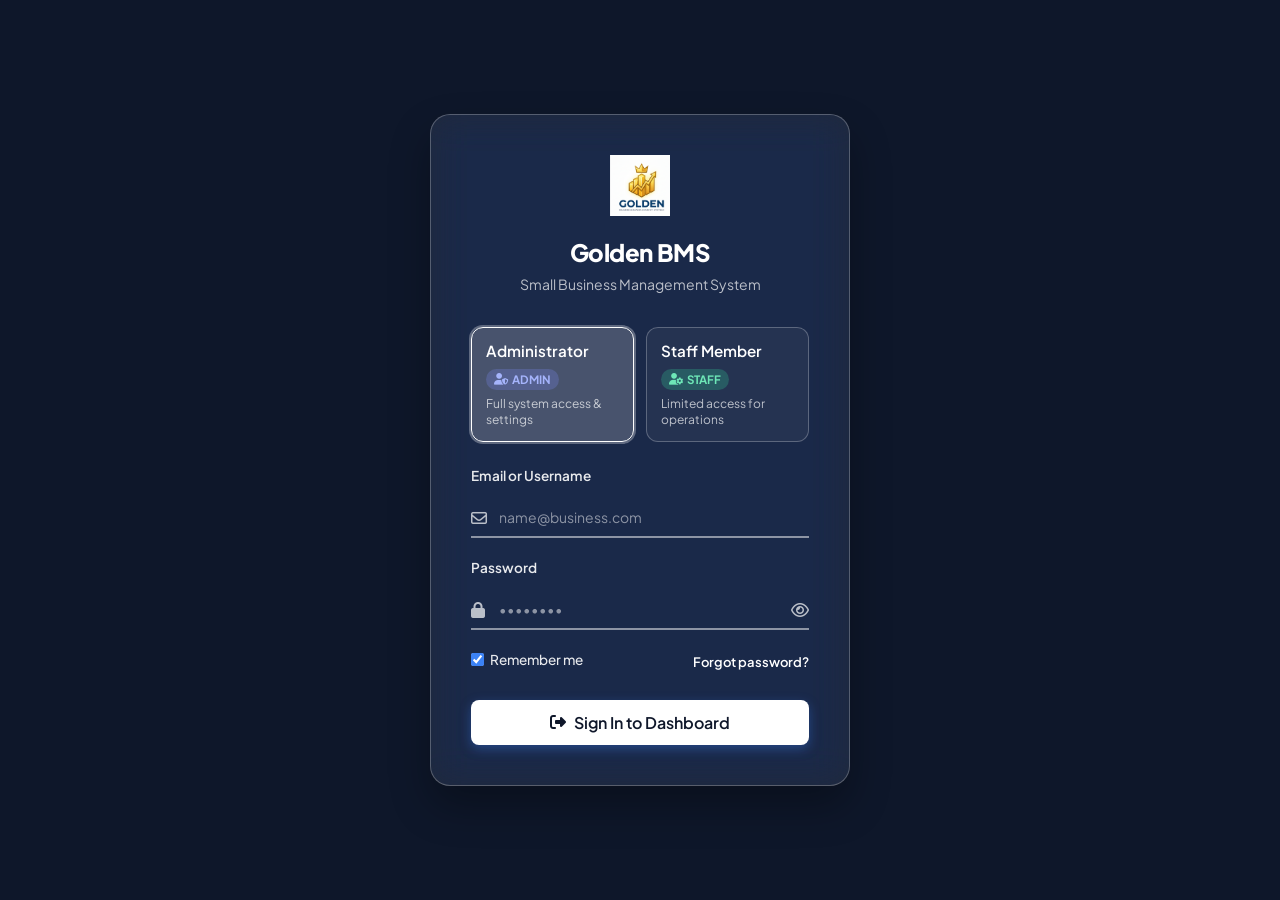
==== index.html @ 088aff64 "change the image" ====
<!DOCTYPE html>
<html lang="en" data-theme="light">
<head>
  <meta charset="UTF-8">
  <meta name="viewport" content="width=device-width, initial-scale=1.0">
  <title>Login - Golden Business Management System</title>
  <meta charset="UTF-8">
  <meta name="viewport" content="width=device-width, initial-scale=1.0">
  <title>Golden - Business Management System</title>

  <!-- URL Tab Favicon Logo -->
  <link rel="icon" type="image/png" href="./logo.png">

  
  <link rel="stylesheet" href="css/style.css">
  <link rel="stylesheet" href="css/responsive.css">
  <!-- FontAwesome Icons -->
  <link rel="stylesheet" href="https://cdnjs.cloudflare.com/ajax/libs/font-awesome/6.4.0/css/all.min.css">
  <!-- Core Styles -->
  <link rel="stylesheet" href="css/style.css">
  
  <style>
    body.login-page, .login-wrapper, .auth-container, .auth-wrapper {
      min-height: 100vh;
      display: flex;
      align-items: center;
      justify-content: center;
      background-color: #0f172a;
      background-image: url('Back.png'), url('../Back.png'), url('/Back.png');
      background-size: cover;
      background-position: center;
      background-repeat: no-repeat;
      background-attachment: fixed;
      padding: 1.5rem;
      position: relative;
      overflow: hidden;
    }

    .login-wrapper::before, body.login-page::before, .auth-container::before, .auth-wrapper::before {
      content: '';
      position: absolute;
      inset: 0;
      background: rgba(15, 23, 42, 0.45);
      z-index: 1;
    }

    .login-card {
      background: rgba(255, 255, 255, 0.08) !important;
      backdrop-filter: blur(18px) saturate(180%);
      -webkit-backdrop-filter: blur(18px) saturate(180%);
      border: 1px solid rgba(255, 255, 255, 0.25) !important;
      border-radius: 20px !important;
      box-shadow: 0 20px 40px rgba(0, 0, 0, 0.3) !important;
      z-index: 2;
      position: relative;
      width: 90%;
      max-width: 420px;
      padding: 2.5rem;
      box-sizing: border-box;
      overflow: hidden;
      color: #ffffff;
      animation: fadeInScale 0.4s cubic-bezier(0.16, 1, 0.3, 1);
    }

    .login-brand {
      text-align: center;
      margin-bottom: 2rem;
    }

    .login-logo {
      width: 60px;
      height: auto;
      object-fit: contain;
      margin-bottom: 0.75rem;
      display: inline-block;
    }

    .login-title {
      font-size: 1.5rem;
      font-weight: 800;
      letter-spacing: -0.02em;
      color: #ffffff;
    }

    .login-subtitle {
      font-size: 0.875rem;
      color: rgba(255, 255, 255, 0.7);
      margin-top: 0.25rem;
    }

    .login-form label, #login-form label {
      color: rgba(255, 255, 255, 0.9);
      font-size: 0.85rem;
      font-weight: 600;
      margin-bottom: 0.35rem;
      display: block;
    }

    .input-icon-group {
      position: relative;
      display: flex;
      align-items: center;
    }

    .input-icon-group i.fa-regular,
    .input-icon-group i.fa-solid {
      position: absolute;
      left: 0;
      color: rgba(255, 255, 255, 0.7);
    }

    .input-icon-group i.password-toggle {
      left: auto;
      right: 0;
      cursor: pointer;
    }

    .form-control, #login-form .form-control {
      border: none !important;
      border-bottom: 2px solid rgba(255, 255, 255, 0.5) !important;
      background: transparent !important;
      color: #ffffff !important;
      border-radius: 0 !important;
      padding: 0.625rem 2rem 0.625rem 1.75rem !important;
      width: 100%;
      box-sizing: border-box;
      transition: border-color 0.2s ease;
    }

    .form-control:focus, #login-form .form-control:focus {
      border-bottom-color: #ffffff !important;
      box-shadow: none !important;
    }

    .form-control::placeholder, #login-form .form-control::placeholder {
      color: rgba(255, 255, 255, 0.5) !important;
    }

    .login-footer-links {
      display: flex;
      align-items: center;
      justify-content: space-between;
      margin-top: 1rem;
      font-size: 0.8125rem;
      color: rgba(255, 255, 255, 0.85);
    }

    .login-footer-links a {
      color: #ffffff !important;
    }

    #login-form button[type="submit"], .btn-login-submit {
      background: #ffffff !important;
      color: #0f172a !important;
      border-radius: 8px !important;
      font-weight: 600 !important;
      border: none !important;
      padding: 0.75rem 1.25rem;
      transition: transform 0.15s ease, background 0.15s ease;
    }

    #login-form button[type="submit"]:hover, .btn-login-submit:hover {
      background: rgba(255, 255, 255, 0.9) !important;
      transform: translateY(-1px);
    }

    .role-cards-container, .role-selector-container, .role-options, .demo-login-grid {
      display: grid;
      grid-template-columns: repeat(2, minmax(0, 1fr));
      gap: 12px;
      width: 100%;
      box-sizing: border-box;
      margin-bottom: 1.5rem;
    }

    .role-card, .demo-card {
      display: flex;
      flex-direction: column;
      align-items: flex-start;
      padding: 12px 14px;
      gap: 6px;
      min-width: 0;
      box-sizing: border-box;
      width: 100%;
      border: 1px solid rgba(255, 255, 255, 0.25);
      border-radius: 12px;
      background: rgba(255, 255, 255, 0.05);
      cursor: pointer;
      transition: all 0.2s ease;
      user-select: none;
      color: #ffffff;
    }

    .role-card:hover, .demo-card:hover {
      border-color: rgba(255, 255, 255, 0.5);
      background: rgba(255, 255, 255, 0.12);
    }

    .role-card.active, .demo-card.active {
      border-color: #ffffff;
      background: rgba(255, 255, 255, 0.2);
      box-shadow: 0 0 0 2px rgba(255, 255, 255, 0.3);
    }

    .role-title, .demo-card-title {
      font-size: 0.95rem;
      font-weight: 600;
      margin: 0;
      white-space: nowrap;
      color: #ffffff;
    }

    .role-badge-wrapper {
      display: flex;
      align-items: center;
    }

    .role-badge, .demo-badge {
      display: inline-flex;
      align-items: center;
      gap: 4px;
      font-size: 0.72rem;
      padding: 2px 8px;
      border-radius: 12px;
      font-weight: 700;
      text-transform: uppercase;
      white-space: nowrap;
    }

    .badge-admin, .demo-badge-admin {
      background: rgba(129, 140, 248, 0.25);
      color: #a5b4fc;
    }

    .badge-staff, .demo-badge-staff {
      background: rgba(52, 211, 153, 0.25);
      color: #6ee7b7;
    }

    .role-desc, .demo-card-desc {
      font-size: 0.75rem;
      line-height: 1.35;
      color: rgba(255, 255, 255, 0.7);
      margin: 0;
      word-break: normal;
      overflow-wrap: break-word;
    }

    @media (max-width: 480px) {
      .login-card {
        padding: 1.5rem 1.25rem;
      }
      .demo-login-grid {
        grid-template-columns: 1fr;
        gap: 0.5rem;
      }
      .demo-card {
        padding: 0.75rem;
      }
    }

    @keyframes fadeInScale {
      from { opacity: 0; transform: scale(0.95) translateY(10px); }
      to { opacity: 1; transform: scale(1) translateY(0); }
    }
  </style>
</head>
<body>
  <div class="login-wrapper">
    <div class="login-card">
      <div class="login-brand">
        <img src="logo.png" alt="Golden Logo" class="login-logo">
        <h1 class="login-title">Golden BMS</h1>
        <p class="login-subtitle">Small Business Management System</p>
      </div>

      <!-- Demo Login Quick Select Cards -->
      <div class="role-cards-container demo-login-grid">
        <div class="role-card demo-card active" id="demo-admin-card" data-role="ADMIN" data-email="admin@Golden.com" data-password="admin123">
          <h4 class="role-title demo-card-title">Administrator</h4>
          <div class="role-badge-wrapper">
            <span class="role-badge badge-admin demo-badge demo-badge-admin"><i class="fa-solid fa-user-shield"></i> ADMIN</span>
          </div>
          <p class="role-desc demo-card-desc">Full system access & settings</p>
        </div>

        <div class="role-card demo-card" id="demo-staff-card" data-role="STAFF" data-email="staff@Golden.com" data-password="staff123">
          <h4 class="role-title demo-card-title">Staff Member</h4>
          <div class="role-badge-wrapper">
            <span class="role-badge badge-staff demo-badge demo-badge-staff"><i class="fa-solid fa-user-gear"></i> STAFF</span>
          </div>
          <p class="role-desc demo-card-desc">Limited access for operations</p>
        </div>
      </div>

      <!-- Login Form -->
      <form id="login-form">
        <div class="form-group">
          <label for="email">Email or Username</label>
          <div class="input-icon-group">
            <i class="fa-regular fa-envelope"></i>
            <input type="email" id="email" class="form-control" placeholder="name@business.com" required>
          </div>
        </div>

        <div class="form-group">
          <label for="password">Password</label>
          <div class="input-icon-group">
            <i class="fa-solid fa-lock"></i>
            <input type="password" id="password" class="form-control" placeholder="••••••••" required>
            <i class="fa-regular fa-eye password-toggle" id="toggle-password"></i>
          </div>
        </div>

        <div class="login-footer-links">
          <label style="display:flex; align-items:center; gap:0.375rem; cursor:pointer; font-weight:500;">
            <input type="checkbox" id="remember" checked style="accent-color:var(--primary);"> Remember me
          </label>
          <a href="#" onclick="showToast('Password reset link sent to demo email', 'info'); return false;" style="color:var(--primary); font-weight:600;">Forgot password?</a>
        </div>

        <button type="submit" class="btn btn-primary btn-lg" style="width:100%; margin-top:1.5rem;">
          <i class="fa-solid fa-right-from-bracket"></i> Sign In to Dashboard
        </button>
      </form>
    </div>
  </div>

  <!-- JavaScript Engines -->
  <script src="js/api.js"></script>
  <script src="js/main.js"></script>
  <script src="js/auth.js"></script>
</body>
</html>
---- css/style.css ----
/* ==========================================================================
   BIZPULSE - DESIGN TOKENS & SYSTEM BASE STYLES
   ========================================================================== */

@import url('https://fonts.googleapis.com/css2?family=Plus+Jakarta+Sans:wght@300;400;500;600;700;800&display=swap');

:root {
  /* Color Palette - Vibrant SaaS Light Mode */
  --primary: #3b82f6;
  --primary-hover: #2563eb;
  --primary-light: rgba(59, 130, 246, 0.08);
  --primary-focus: rgba(59, 130, 246, 0.25);
  
  --secondary: #8b5cf6;
  --secondary-hover: #7c3aed;
  --secondary-light: rgba(139, 92, 246, 0.08);

  --accent-cyan: #06b6d4;
  --accent-pink: #ec4899;
  --accent-emerald: #10b981;
  --accent-orange: #f97316;
  --accent-amber: #f59e0b;
  --accent-red: #ef4444;
  
  --bg-main: #f8fafc;
  --bg-gradient-mesh: radial-gradient(at 0% 0%, rgba(59, 130, 246, 0.07) 0px, transparent 50%),
                      radial-gradient(at 100% 0%, rgba(139, 92, 246, 0.07) 0px, transparent 50%),
                      radial-gradient(at 50% 100%, rgba(6, 182, 212, 0.05) 0px, transparent 50%);
  --bg-surface: #ffffff;
  --bg-surface-subtle: #f1f5f9;
  --bg-sidebar: linear-gradient(180deg, #0b132b 0%, #1c2541 60%, #1e1b4b 100%);
  --bg-header: rgba(255, 255, 255, 0.85);

  --text-main: #0f172a;
  --text-muted: #64748b;
  --text-light: #94a3b8;
  --text-white: #ffffff;

  --border-color: #e2e8f0;
  --border-light: #f1f5f9;

  --status-success: #10b981;
  --status-success-bg: rgba(16, 185, 129, 0.12);
  --status-warning: #f59e0b;
  --status-warning-bg: rgba(245, 158, 11, 0.12);
  --status-danger: #ef4444;
  --status-danger-bg: rgba(239, 68, 68, 0.12);
  --status-info: #06b6d4;
  --status-info-bg: rgba(6, 182, 212, 0.12);

  /* Elevation Shadows & Glassmorphism */
  --shadow-xs: 0 1px 2px 0 rgba(0, 0, 0, 0.05);
  --shadow-sm: 0 2px 4px 0 rgba(15, 23, 42, 0.04), 0 1px 2px -1px rgba(15, 23, 42, 0.04);
  --shadow-md: 0 6px 12px -2px rgba(15, 23, 42, 0.06), 0 3px 6px -3px rgba(15, 23, 42, 0.04);
  --shadow-lg: 0 12px 24px -4px rgba(15, 23, 42, 0.08), 0 6px 12px -4px rgba(15, 23, 42, 0.04);
  --shadow-xl: 0 24px 48px -8px rgba(15, 23, 42, 0.12), 0 12px 20px -8px rgba(15, 23, 42, 0.06);

  /* Layout Spacing & Sizing */
  --sidebar-width: 260px;
  --sidebar-collapsed-width: 80px;
  --header-height: 70px;
  --radius-sm: 6px;
  --radius-md: 10px;
  --radius-lg: 16px;
  --radius-full: 9999px;

  /* Transitions */
  --transition-fast: all 0.15s cubic-bezier(0.4, 0, 0.2, 1);
  --transition-normal: all 0.3s cubic-bezier(0.4, 0, 0.2, 1);
}

/* Premium SaaS Dark Mode Tokens */
[data-theme="dark"] {
  --primary: #3b82f6;
  --primary-hover: #60a5fa;
  --primary-light: rgba(59, 130, 246, 0.2);
  --primary-focus: rgba(59, 130, 246, 0.4);

  --secondary: #a855f7;
  --secondary-hover: #c084fc;
  --secondary-light: rgba(168, 85, 247, 0.2);

  --bg-main: #090d16;
  --bg-gradient-mesh: radial-gradient(at 0% 0%, rgba(59, 130, 246, 0.12) 0px, transparent 50%),
                      radial-gradient(at 100% 0%, rgba(168, 85, 247, 0.12) 0px, transparent 50%),
                      radial-gradient(at 50% 100%, rgba(6, 182, 212, 0.08) 0px, transparent 50%);
  --bg-surface: #131b2e;
  --bg-surface-subtle: #1e293b;
  --bg-sidebar: linear-gradient(180deg, #060911 0%, #0f172a 60%, #1e1b4b 100%);
  --bg-header: rgba(19, 27, 46, 0.85);

  --text-main: #f8fafc;
  --text-muted: #94a3b8;
  --text-light: #64748b;

  --border-color: rgba(255, 255, 255, 0.08);
  --border-light: rgba(255, 255, 255, 0.04);

  --status-success-bg: rgba(16, 185, 129, 0.2);
  --status-warning-bg: rgba(245, 158, 11, 0.2);
  --status-danger-bg: rgba(239, 68, 68, 0.2);
  --status-info-bg: rgba(6, 182, 212, 0.2);

  --shadow-sm: 0 2px 4px 0 rgba(0, 0, 0, 0.3);
  --shadow-md: 0 6px 12px -2px rgba(0, 0, 0, 0.4);
  --shadow-lg: 0 12px 24px -4px rgba(0, 0, 0, 0.5);
}

/* ==========================================================================
   RESET & BASE TYPOGRAPHY
   ========================================================================== */

*, *::before, *::after {
  box-sizing: border-box;
  margin: 0;
  padding: 0;
}

html {
  font-size: 16px;
  scroll-behavior: smooth;
}

body {
  font-family: 'Plus Jakarta Sans', -apple-system, BlinkMacSystemFont, sans-serif;
  background-color: var(--bg-main);
  background-image: var(--bg-gradient-mesh);
  background-attachment: fixed;
  color: var(--text-main);
  line-height: 1.5;
  -webkit-font-smoothing: antialiased;
  min-height: 100vh;
  overflow-x: hidden;
  transition: background-color var(--transition-normal), color var(--transition-normal);
}

a {
  color: inherit;
  text-decoration: none;
}

button, input, select, textarea {
  font-family: inherit;
  font-size: inherit;
  outline: none;
  border: none;
}

button {
  cursor: pointer;
  background: none;
}

img {
  max-width: 100%;
  height: auto;
  display: block;
}

ul, ol {
  list-style: none;
}

/* ==========================================================================
   BUTTONS & FORM CONTROLS
   ========================================================================== */

.btn {
  display: inline-flex;
  align-items: center;
  justify-content: center;
  gap: 0.5rem;
  padding: 0.625rem 1.25rem;
  font-size: 0.875rem;
  font-weight: 600;
  border-radius: var(--radius-md);
  transition: var(--transition-fast);
  white-space: nowrap;
}

.btn-sm {
  padding: 0.375rem 0.75rem;
  font-size: 0.8125rem;
  border-radius: var(--radius-sm);
}

.btn-lg {
  padding: 0.875rem 1.75rem;
  font-size: 1rem;
  border-radius: var(--radius-md);
}

.btn-primary {
  background: linear-gradient(135deg, var(--primary) 0%, var(--secondary) 100%);
  color: #ffffff;
  box-shadow: 0 4px 12px rgba(59, 130, 246, 0.35);
  border: none;
}

.btn-primary:hover {
  background: linear-gradient(135deg, var(--primary-hover) 0%, var(--secondary-hover) 100%);
  transform: translateY(-2px);
  box-shadow: 0 6px 16px rgba(59, 130, 246, 0.45);
}

.btn-secondary {
  background-color: var(--bg-surface-subtle);
  color: var(--text-main);
  border: 1px solid var(--border-color);
}

.btn-secondary:hover {
  background-color: var(--border-color);
  transform: translateY(-1px);
}

.btn-danger {
  background: linear-gradient(135deg, #ef4444 0%, #dc2626 100%);
  color: #ffffff;
  box-shadow: 0 4px 12px rgba(239, 68, 68, 0.3);
}

.btn-danger:hover {
  background: linear-gradient(135deg, #dc2626 0%, #b91c1c 100%);
  transform: translateY(-1px);
  box-shadow: 0 6px 16px rgba(239, 68, 68, 0.4);
}

.btn-outline {
  background: transparent;
  border: 1px solid var(--border-color);
  color: var(--text-main);
}

.btn-outline:hover {
  background-color: var(--primary-light);
  border-color: var(--primary);
  color: var(--primary);
  transform: translateY(-1px);
}

.btn-icon {
  width: 38px;
  height: 38px;
  padding: 0;
  border-radius: var(--radius-md);
  display: inline-flex;
  align-items: center;
  justify-content: center;
}

/* Input Fields */
.form-group {
  margin-bottom: 1.25rem;
  display: flex;
  flex-direction: column;
  gap: 0.375rem;
}

.form-group label {
  font-size: 0.875rem;
  font-weight: 600;
  color: var(--text-main);
}

.form-control {
  width: 100%;
  padding: 0.625rem 0.875rem;
  font-size: 0.875rem;
  border-radius: var(--radius-md);
  border: 1px solid var(--border-color);
  background-color: var(--bg-surface);
  color: var(--text-main);
  transition: var(--transition-fast);
}

.form-control:focus {
  border-color: var(--primary);
  box-shadow: 0 0 0 3px var(--primary-focus);
}

.form-control::placeholder {
  color: var(--text-light);
}

select.form-control {
  cursor: pointer;
  appearance: none;
  background-image: url("data:image/svg+xml,%3Csvg xmlns='http://www.w3.org/2000/svg' fill='none' viewBox='0 0 24 24' stroke='%2364748b'%3E%3Cpath stroke-linecap='round' stroke-linejoin='round' stroke-width='2' d='M19 9l-7 7-7-7'%3E%3C/path%3E%3C/svg%3E");
  background-repeat: no-repeat;
  background-position: right 0.75rem center;
  background-size: 1rem;
  padding-right: 2.25rem;
}

.input-icon-group {
  position: relative;
  display: flex;
  align-items: center;
}

.input-icon-group i {
  position: absolute;
  left: 0.875rem;
  color: var(--text-muted);
  pointer-events: none;
}

.input-icon-group .form-control {
  padding-left: 2.5rem;
}

.input-icon-group .password-toggle {
  position: absolute;
  right: 0.875rem;
  left: auto;
  cursor: pointer;
  pointer-events: auto;
  color: var(--text-muted);
}

.input-icon-group .password-toggle:hover {
  color: var(--text-main);
}

/* ==========================================================================
   STATUS BADGES & INDICATORS
   ========================================================================== */

.badge {
  display: inline-flex;
  align-items: center;
  gap: 0.375rem;
  padding: 0.25rem 0.625rem;
  font-size: 0.75rem;
  font-weight: 600;
  border-radius: var(--radius-full);
  text-transform: capitalize;
  line-height: 1;
}

.badge-success {
  background-color: var(--status-success-bg);
  color: var(--status-success);
}

.badge-warning {
  background-color: var(--status-warning-bg);
  color: var(--status-warning);
}

.badge-danger {
  background-color: var(--status-danger-bg);
  color: var(--status-danger);
}

.badge-info {
  background-color: var(--status-info-bg);
  color: var(--status-info);
}

.badge-dot {
  width: 6px;
  height: 6px;
  border-radius: 50%;
  background-color: currentColor;
}

/* Progress bar */
.progress-bar-bg {
  width: 100%;
  height: 8px;
  background-color: var(--bg-surface-subtle);
  border-radius: var(--radius-full);
  overflow: hidden;
}

.progress-bar-fill {
  height: 100%;
  border-radius: var(--radius-full);
  transition: width 0.4s ease;
}

/* ==========================================================================
   TOAST NOTIFICATIONS ENGINE STYLES
   ========================================================================== */

#toast-container {
  position: fixed;
  top: 20px;
  right: 20px;
  z-index: 9999;
  display: flex;
  flex-direction: column;
  gap: 10px;
  pointer-events: none;
}

.toast {
  pointer-events: auto;
  min-width: 300px;
  max-width: 420px;
  padding: 1rem 1.25rem;
  border-radius: var(--radius-md);
  background: var(--bg-surface);
  color: var(--text-main);
  box-shadow: var(--shadow-xl);
  border-left: 4px solid var(--primary);
  display: flex;
  align-items: flex-start;
  gap: 0.75rem;
  animation: slideInRight 0.3s cubic-bezier(0.16, 1, 0.3, 1) forwards;
  transition: all 0.3s ease;
}

.toast.toast-success { border-left-color: var(--status-success); }
.toast.toast-success i { color: var(--status-success); }

.toast.toast-danger { border-left-color: var(--status-danger); }
.toast.toast-danger i { color: var(--status-danger); }

.toast.toast-warning { border-left-color: var(--status-warning); }
.toast.toast-warning i { color: var(--status-warning); }

.toast.toast-info { border-left-color: var(--status-info); }
.toast.toast-info i { color: var(--status-info); }

.toast-content {
  flex: 1;
}

.toast-title {
  font-weight: 700;
  font-size: 0.875rem;
  margin-bottom: 2px;
}

.toast-msg {
  font-size: 0.8125rem;
  color: var(--text-muted);
}

.toast-close {
  cursor: pointer;
  color: var(--text-light);
  font-size: 0.875rem;
}

.toast-close:hover {
  color: var(--text-main);
}

@keyframes slideInRight {
  from {
    transform: translateX(100%);
    opacity: 0;
  }
  to {
    transform: translateX(0);
    opacity: 1;
  }
}

@keyframes fadeOutRight {
  from {
    transform: translateX(0);
    opacity: 1;
  }
  to {
    transform: translateX(100%);
    opacity: 0;
  }
}

/* Modern Glass Container Utilities */
.glass-panel {
  background: var(--bg-surface);
  backdrop-filter: blur(12px);
  -webkit-backdrop-filter: blur(12px);
  border: 1px solid var(--border-color);
  border-radius: var(--radius-lg);
  box-shadow: var(--shadow-sm);
  transition: var(--transition-normal);
}

.glass-panel:hover {
  box-shadow: var(--shadow-md);
}

/* Authentication Page Logo */
.login-logo {
  width: 60px;
  height: auto;
  object-fit: contain;
  margin-bottom: 0.75rem;
  display: inline-block;
}

/* Global Sidebar Scrollbar Hiding */
.sidebar,
aside.sidebar,
#sidebar {
  height: 100vh;
  display: flex;
  flex-direction: column;
  justify-content: space-between;
  overflow-y: auto;
  scrollbar-width: none; /* Firefox */
  -ms-overflow-style: none; /* IE and Edge */
}

.sidebar::-webkit-scrollbar,
aside.sidebar::-webkit-scrollbar,
#sidebar::-webkit-scrollbar,
.sidebar-menu::-webkit-scrollbar {
  display: none; /* Chrome, Safari, Opera */
}

/* Omni Search Dropdown Overlay */
.header-search {
  position: relative;
}

.omni-search-dropdown {
  position: absolute;
  top: calc(100% + 10px);
  left: 0;
  width: 520px;
  min-width: 480px;
  max-height: 420px;
  overflow-y: auto;
  background: var(--bg-surface);
  border: 1px solid var(--border-color);
  border-radius: 12px;
  box-shadow: 0 10px 25px -5px rgba(0, 0, 0, 0.15);
  z-index: 9999;
  display: none;
  padding: 0.5rem 0;
}

.omni-search-dropdown.show {
  display: block;
}

.omni-search-group {
  margin-bottom: 0.25rem;
}

.omni-search-group-header {
  padding: 0.5rem 1rem;
  font-size: 0.75rem;
  font-weight: 800;
  text-transform: uppercase;
  letter-spacing: 0.06em;
  color: var(--text-muted);
  background: var(--bg-surface-subtle);
  border-bottom: 1px solid var(--border-light);
  display: flex;
  align-items: center;
  gap: 0.4rem;
}

.omni-search-item {
  display: flex;
  align-items: center;
  justify-content: space-between;
  padding: 0.75rem 1rem;
  text-decoration: none;
  color: var(--text-main);
  transition: background 0.15s ease;
  border-bottom: 1px solid var(--border-light);
  gap: 1rem;
}

.omni-search-item:last-child {
  border-bottom: none;
}

.omni-search-item:hover {
  background: var(--primary-light);
}

.omni-search-item-left {
  display: flex;
  flex-direction: column;
  gap: 0.2rem;
  flex: 1;
  min-width: 0;
}

.omni-search-item-title {
  font-weight: 700;
  font-size: 0.875rem;
  color: var(--text-main);
  white-space: nowrap;
  overflow: hidden;
  text-overflow: ellipsis;
}

.omni-search-item-subtitle {
  font-size: 0.78rem;
  color: var(--text-muted);
  white-space: nowrap;
  overflow: hidden;
  text-overflow: ellipsis;
}

.omni-search-item-right {
  display: flex;
  flex-direction: column;
  align-items: flex-end;
  justify-content: center;
  gap: 0.25rem;
  flex-shrink: 0;
}

.omni-search-item-price {
  font-weight: 800;
  font-size: 0.875rem;
  color: var(--primary);
}

.omni-search-status-pill {
  font-size: 0.68rem;
  font-weight: 700;
  padding: 0.18rem 0.5rem;
  border-radius: 9999px;
  text-transform: uppercase;
  letter-spacing: 0.03em;
  display: inline-flex;
  align-items: center;
  line-height: 1;
}

.omni-search-status-completed {
  background: var(--status-success-bg);
  color: var(--status-success);
}

.omni-search-status-pending {
  background: var(--status-warning-bg);
  color: var(--status-warning);
}

.omni-search-status-processing {
  background: var(--status-info-bg);
  color: var(--status-info);
}

.omni-search-status-default {
  background: var(--bg-surface-subtle);
  color: var(--text-muted);
}

/* Modal Popup Engine & Mobile Viewport Protection */
.modal-content,
.modal-card {
  max-height: 88vh;
  display: flex;
  flex-direction: column;
  overflow: hidden;
}

.modal-body,
.modal-card form {
  overflow-y: auto;
  -webkit-overflow-scrolling: touch;
  flex: 1;
}

.modal-footer,
.modal-actions {
  flex-shrink: 0;
  padding: 12px 16px 18px;
}

/* Login Backdrop Frosted Glassmorphism Engine with Back.png */
body.login-page,
.login-wrapper,
.auth-container,
.auth-wrapper {
  min-height: 100vh;
  display: flex;
  align-items: center;
  justify-content: center;
  background-color: #0f172a !important;
  background-image: url('Back.png'), url('../Back.png'), url('/Back.png') !important;
  background-size: cover !important;
  background-position: center !important;
  background-repeat: no-repeat !important;
  background-attachment: fixed !important;
  position: relative;
  overflow: hidden;
}

.login-wrapper::before,
body.login-page::before,
.auth-container::before,
.auth-wrapper::before {
  content: '';
  position: absolute;
  inset: 0;
  background: rgba(15, 23, 42, 0.45);
  z-index: 1;
}

.login-card {
  background: rgba(255, 255, 255, 0.08) !important;
  backdrop-filter: blur(18px) saturate(180%) !important;
  -webkit-backdrop-filter: blur(18px) saturate(180%) !important;
  border: 1px solid rgba(255, 255, 255, 0.25) !important;
  border-radius: 20px !important;
  box-shadow: 0 20px 40px rgba(0, 0, 0, 0.3) !important;
  z-index: 2 !important;
  position: relative !important;
  color: #ffffff !important;
}

.login-card .form-control,
.login-wrapper .form-control {
  border: none !important;
  border-bottom: 2px solid rgba(255, 255, 255, 0.5) !important;
  background: transparent !important;
  color: #ffffff !important;
  border-radius: 0 !important;
}

.login-card button[type="submit"],
.login-wrapper button[type="submit"] {
  background: #ffffff !important;
  color: #0f172a !important;
  border-radius: 8px !important;
  font-weight: 600 !important;
  border: none !important;
}
---- css/responsive.css ----
/* ==========================================================================
   BIZPULSE - RESPONSIVE STYLES & MOBILE DRAWER
   ========================================================================== */

/* Collapsed Sidebar State (Tablet Mode) */
body.sidebar-collapsed .sidebar {
  width: var(--sidebar-collapsed-width);
}

body.sidebar-collapsed .sidebar .brand-title,
body.sidebar-collapsed .sidebar .menu-label,
body.sidebar-collapsed .sidebar .nav-item span,
body.sidebar-collapsed .sidebar .user-info {
  display: none;
}

body.sidebar-collapsed .sidebar .sidebar-header {
  justify-content: center;
  padding: 0;
}

body.sidebar-collapsed .sidebar .nav-item {
  justify-content: center;
  padding: 0.875rem 0;
}

body.sidebar-collapsed .sidebar .sidebar-user,
body.sidebar-collapsed .sidebar .sidebar-footer {
  padding: 1rem 0.5rem;
}

body.sidebar-collapsed .sidebar .user-profile-summary {
  justify-content: center;
  padding: 0.5rem 0;
}

body.sidebar-collapsed .main-wrapper {
  margin-left: var(--sidebar-collapsed-width);
}

/* Base Responsive Utilities & Touch Target Improvements */
@media (max-width: 1024px) {
  .kpi-grid {
    grid-template-columns: repeat(2, 1fr) !important;
  }

  .grid-2col,
  .grid-3col {
    grid-template-columns: 1fr !important;
  }

  .header-search {
    width: 240px;
  }
}

@media (max-width: 992px) {
  /* Sidebar Mobile Drawer Off-Canvas */
  .sidebar {
    transform: translateX(-100%);
    width: 280px !important;
    position: fixed;
    top: 0;
    left: 0;
    bottom: 0;
    z-index: 10000;
    box-shadow: none;
    transition: transform var(--transition-normal);
  }

  body.mobile-menu-open {
    overflow: hidden;
  }

  body.mobile-menu-open .sidebar {
    transform: translateX(0);
    box-shadow: var(--shadow-xl);
  }

  body.sidebar-collapsed .sidebar .brand-title,
  body.sidebar-collapsed .sidebar .menu-label,
  body.sidebar-collapsed .sidebar .nav-item span,
  body.sidebar-collapsed .sidebar .user-info {
    display: block;
  }

  body.sidebar-collapsed .sidebar .nav-item {
    justify-content: flex-start;
    padding: 0.75rem 1rem;
  }

  .main-wrapper {
    margin-left: 0 !important;
    width: 100%;
    max-width: 100%;
  }

  /* Overlay for mobile drawer */
  .sidebar-mobile-overlay {
    position: fixed;
    top: 0;
    left: 0;
    width: 100vw;
    height: 100vh;
    background-color: rgba(15, 23, 42, 0.6);
    backdrop-filter: blur(3px);
    z-index: 9999;
    opacity: 0;
    visibility: hidden;
    transition: opacity var(--transition-normal), visibility var(--transition-normal);
  }

  body.mobile-menu-open .sidebar-mobile-overlay {
    opacity: 1;
    visibility: visible;
  }
}

@media (max-width: 768px) {
  /* Header Mobile Optimization */
  .top-header {
    padding: 0 0.75rem;
    gap: 0.5rem;
  }

  .header-left {
    gap: 0.5rem;
    flex: 1;
  }

  .header-search {
    width: 100%;
    max-width: 200px;
  }

  .header-search input {
    font-size: 0.8rem;
    padding-left: 2.2rem;
  }

  /* Omni-Search Dropdown Mobile Scaling */
  .omni-search-dropdown {
    width: 90vw !important;
    min-width: 280px !important;
    left: 50% !important;
    transform: translateX(-50%) !important;
    top: calc(100% + 8px) !important;
    position: fixed !important;
  }

  .header-right {
    gap: 0.35rem;
  }

  .header-right .btn span,
  .header-right .btn-text-hide {
    display: none;
  }

  .header-right .btn {
    padding: 0.5rem 0.65rem;
  }

  /* Content Body & Headers */
  .content-body {
    padding: 0.875rem 0.75rem;
  }

  .page-header {
    flex-direction: column;
    align-items: flex-start;
    gap: 0.75rem;
  }

  .page-header .btn {
    width: 100%;
    justify-content: center;
  }

  .page-title {
    font-size: clamp(1.2rem, 4vw, 1.4rem);
  }

  /* Stat Card Grids Mobile */
  .kpi-grid {
    grid-template-columns: 1fr !important;
    gap: 0.75rem;
  }

  .kpi-card {
    padding: 1rem;
  }

  .kpi-value {
    font-size: 1.3rem;
  }

  /* Responsive Table Wrappers */
  .table-responsive {
    width: 100%;
    overflow-x: auto;
    -webkit-overflow-scrolling: touch;
  }

  .table-header-bar {
    flex-direction: column;
    align-items: stretch;
    gap: 0.75rem;
    padding: 0.875rem;
  }

  .table-header-bar > div {
    max-width: 100% !important;
    width: 100%;
    flex-direction: column;
    align-items: stretch !important;
  }

  .table-header-bar .input-icon-group,
  .table-header-bar select,
  .table-header-bar input {
    width: 100% !important;
  }

  .table-actions {
    width: 100%;
    flex-wrap: wrap;
    gap: 0.5rem;
  }

  .table-actions .form-control,
  .table-actions .btn {
    flex: 1;
  }

  .custom-table th,
  .custom-table td {
    padding: 0.65rem 0.75rem;
    white-space: nowrap;
  }

  /* Form Layout Stacking & Settings Cards */
  .form-row,
  .grid-2col,
  .grid-3col,
  .modal-body [style*="grid-template-columns"],
  form [style*="grid-template-columns"] {
    grid-template-columns: 1fr !important;
    gap: 0.75rem !important;
  }

  /* Modals Mobile Sizing */
  .modal-backdrop {
    padding: 0.5rem;
  }

  .modal-card,
  .modal-content {
    width: 95% !important;
    max-width: 95% !important;
    max-height: 88vh;
    display: flex;
    flex-direction: column;
    overflow: hidden;
    margin: 0 auto;
  }

  .modal-body,
  .modal-card form {
    padding: 0.875rem;
    overflow-y: auto;
    -webkit-overflow-scrolling: touch;
    flex: 1;
  }

  .modal-footer,
  .modal-actions {
    flex-shrink: 0;
    padding: 12px 16px 18px;
    flex-wrap: wrap;
    gap: 0.5rem;
  }

  .modal-footer .btn {
    flex: 1;
    min-width: 100px;
  }
}

/* Main Content Viewport Constraint to Prevent Body Scrolling */
.main-wrapper {
  max-width: 100vw;
  overflow-x: hidden;
  box-sizing: border-box;
}

/* Settings Responsive Table Container & Scoped Mobile Overhaul */
.settings-table-wrapper,
.settings-table-responsive {
  width: 100%;
  overflow-x: auto;
  -webkit-overflow-scrolling: touch;
}

.settings-table-wrapper table,
.settings-table-responsive table {
  min-width: 500px;
  width: 100%;
}

@media (max-width: 768px) {
  /* Scoped Settings Page Mobile Overhaul */
  .settings-container {
    display: flex !important;
    flex-direction: column !important;
    width: 100% !important;
    box-sizing: border-box !important;
  }

  .settings-container > div {
    width: 100% !important;
  }

  .settings-card {
    width: 100% !important;
    box-sizing: border-box !important;
  }

  .settings-card form [style*="grid-template-columns"] {
    grid-template-columns: 1fr !important;
    width: 100% !important;
  }

  .settings-table-responsive table {
    min-width: 500px !important;
  }

  #create-admin-btn,
  #save-business-settings-btn,
  #save-financial-settings-btn,
  .settings-card .btn-primary {
    width: 100% !important;
    display: flex !important;
    justify-content: center !important;
  }

  /* Inventory Stat Cards Grid */
  .content-body .kpi-grid[style*="grid-template-columns"],
  .kpi-grid {
    grid-template-columns: repeat(auto-fit, minmax(140px, 1fr)) !important;
    gap: 0.75rem !important;
  }

  /* Table Header Controls (Search & Filter) */
  .table-header-bar > div[style*="display:flex"] {
    flex-direction: column !important;
    width: 100% !important;
    max-width: 100% !important;
    gap: 0.625rem !important;
  }

  .table-header-bar #inventory-filter,
  .table-header-bar select {
    width: 100% !important;
  }
}

@media (max-width: 480px) {
  .top-header {
    padding: 0 0.5rem;
  }

  .header-search {
    display: none;
  }

  .btn {
    padding: 0.45rem 0.75rem;
    font-size: 0.8rem;
  }

  .btn-lg {
    padding: 0.65rem 1.1rem;
  }

  .kpi-card {
    padding: 0.875rem;
  }

  .custom-table {
    font-size: 0.8rem;
  }
}
---- css/style.css ----
/* ==========================================================================
   BIZPULSE - DESIGN TOKENS & SYSTEM BASE STYLES
   ========================================================================== */

@import url('https://fonts.googleapis.com/css2?family=Plus+Jakarta+Sans:wght@300;400;500;600;700;800&display=swap');

:root {
  /* Color Palette - Vibrant SaaS Light Mode */
  --primary: #3b82f6;
  --primary-hover: #2563eb;
  --primary-light: rgba(59, 130, 246, 0.08);
  --primary-focus: rgba(59, 130, 246, 0.25);
  
  --secondary: #8b5cf6;
  --secondary-hover: #7c3aed;
  --secondary-light: rgba(139, 92, 246, 0.08);

  --accent-cyan: #06b6d4;
  --accent-pink: #ec4899;
  --accent-emerald: #10b981;
  --accent-orange: #f97316;
  --accent-amber: #f59e0b;
  --accent-red: #ef4444;
  
  --bg-main: #f8fafc;
  --bg-gradient-mesh: radial-gradient(at 0% 0%, rgba(59, 130, 246, 0.07) 0px, transparent 50%),
                      radial-gradient(at 100% 0%, rgba(139, 92, 246, 0.07) 0px, transparent 50%),
                      radial-gradient(at 50% 100%, rgba(6, 182, 212, 0.05) 0px, transparent 50%);
  --bg-surface: #ffffff;
  --bg-surface-subtle: #f1f5f9;
  --bg-sidebar: linear-gradient(180deg, #0b132b 0%, #1c2541 60%, #1e1b4b 100%);
  --bg-header: rgba(255, 255, 255, 0.85);

  --text-main: #0f172a;
  --text-muted: #64748b;
  --text-light: #94a3b8;
  --text-white: #ffffff;

  --border-color: #e2e8f0;
  --border-light: #f1f5f9;

  --status-success: #10b981;
  --status-success-bg: rgba(16, 185, 129, 0.12);
  --status-warning: #f59e0b;
  --status-warning-bg: rgba(245, 158, 11, 0.12);
  --status-danger: #ef4444;
  --status-danger-bg: rgba(239, 68, 68, 0.12);
  --status-info: #06b6d4;
  --status-info-bg: rgba(6, 182, 212, 0.12);

  /* Elevation Shadows & Glassmorphism */
  --shadow-xs: 0 1px 2px 0 rgba(0, 0, 0, 0.05);
  --shadow-sm: 0 2px 4px 0 rgba(15, 23, 42, 0.04), 0 1px 2px -1px rgba(15, 23, 42, 0.04);
  --shadow-md: 0 6px 12px -2px rgba(15, 23, 42, 0.06), 0 3px 6px -3px rgba(15, 23, 42, 0.04);
  --shadow-lg: 0 12px 24px -4px rgba(15, 23, 42, 0.08), 0 6px 12px -4px rgba(15, 23, 42, 0.04);
  --shadow-xl: 0 24px 48px -8px rgba(15, 23, 42, 0.12), 0 12px 20px -8px rgba(15, 23, 42, 0.06);

  /* Layout Spacing & Sizing */
  --sidebar-width: 260px;
  --sidebar-collapsed-width: 80px;
  --header-height: 70px;
  --radius-sm: 6px;
  --radius-md: 10px;
  --radius-lg: 16px;
  --radius-full: 9999px;

  /* Transitions */
  --transition-fast: all 0.15s cubic-bezier(0.4, 0, 0.2, 1);
  --transition-normal: all 0.3s cubic-bezier(0.4, 0, 0.2, 1);
}

/* Premium SaaS Dark Mode Tokens */
[data-theme="dark"] {
  --primary: #3b82f6;
  --primary-hover: #60a5fa;
  --primary-light: rgba(59, 130, 246, 0.2);
  --primary-focus: rgba(59, 130, 246, 0.4);

  --secondary: #a855f7;
  --secondary-hover: #c084fc;
  --secondary-light: rgba(168, 85, 247, 0.2);

  --bg-main: #090d16;
  --bg-gradient-mesh: radial-gradient(at 0% 0%, rgba(59, 130, 246, 0.12) 0px, transparent 50%),
                      radial-gradient(at 100% 0%, rgba(168, 85, 247, 0.12) 0px, transparent 50%),
                      radial-gradient(at 50% 100%, rgba(6, 182, 212, 0.08) 0px, transparent 50%);
  --bg-surface: #131b2e;
  --bg-surface-subtle: #1e293b;
  --bg-sidebar: linear-gradient(180deg, #060911 0%, #0f172a 60%, #1e1b4b 100%);
  --bg-header: rgba(19, 27, 46, 0.85);

  --text-main: #f8fafc;
  --text-muted: #94a3b8;
  --text-light: #64748b;

  --border-color: rgba(255, 255, 255, 0.08);
  --border-light: rgba(255, 255, 255, 0.04);

  --status-success-bg: rgba(16, 185, 129, 0.2);
  --status-warning-bg: rgba(245, 158, 11, 0.2);
  --status-danger-bg: rgba(239, 68, 68, 0.2);
  --status-info-bg: rgba(6, 182, 212, 0.2);

  --shadow-sm: 0 2px 4px 0 rgba(0, 0, 0, 0.3);
  --shadow-md: 0 6px 12px -2px rgba(0, 0, 0, 0.4);
  --shadow-lg: 0 12px 24px -4px rgba(0, 0, 0, 0.5);
}

/* ==========================================================================
   RESET & BASE TYPOGRAPHY
   ========================================================================== */

*, *::before, *::after {
  box-sizing: border-box;
  margin: 0;
  padding: 0;
}

html {
  font-size: 16px;
  scroll-behavior: smooth;
}

body {
  font-family: 'Plus Jakarta Sans', -apple-system, BlinkMacSystemFont, sans-serif;
  background-color: var(--bg-main);
  background-image: var(--bg-gradient-mesh);
  background-attachment: fixed;
  color: var(--text-main);
  line-height: 1.5;
  -webkit-font-smoothing: antialiased;
  min-height: 100vh;
  overflow-x: hidden;
  transition: background-color var(--transition-normal), color var(--transition-normal);
}

a {
  color: inherit;
  text-decoration: none;
}

button, input, select, textarea {
  font-family: inherit;
  font-size: inherit;
  outline: none;
  border: none;
}

button {
  cursor: pointer;
  background: none;
}

img {
  max-width: 100%;
  height: auto;
  display: block;
}

ul, ol {
  list-style: none;
}

/* ==========================================================================
   BUTTONS & FORM CONTROLS
   ========================================================================== */

.btn {
  display: inline-flex;
  align-items: center;
  justify-content: center;
  gap: 0.5rem;
  padding: 0.625rem 1.25rem;
  font-size: 0.875rem;
  font-weight: 600;
  border-radius: var(--radius-md);
  transition: var(--transition-fast);
  white-space: nowrap;
}

.btn-sm {
  padding: 0.375rem 0.75rem;
  font-size: 0.8125rem;
  border-radius: var(--radius-sm);
}

.btn-lg {
  padding: 0.875rem 1.75rem;
  font-size: 1rem;
  border-radius: var(--radius-md);
}

.btn-primary {
  background: linear-gradient(135deg, var(--primary) 0%, var(--secondary) 100%);
  color: #ffffff;
  box-shadow: 0 4px 12px rgba(59, 130, 246, 0.35);
  border: none;
}

.btn-primary:hover {
  background: linear-gradient(135deg, var(--primary-hover) 0%, var(--secondary-hover) 100%);
  transform: translateY(-2px);
  box-shadow: 0 6px 16px rgba(59, 130, 246, 0.45);
}

.btn-secondary {
  background-color: var(--bg-surface-subtle);
  color: var(--text-main);
  border: 1px solid var(--border-color);
}

.btn-secondary:hover {
  background-color: var(--border-color);
  transform: translateY(-1px);
}

.btn-danger {
  background: linear-gradient(135deg, #ef4444 0%, #dc2626 100%);
  color: #ffffff;
  box-shadow: 0 4px 12px rgba(239, 68, 68, 0.3);
}

.btn-danger:hover {
  background: linear-gradient(135deg, #dc2626 0%, #b91c1c 100%);
  transform: translateY(-1px);
  box-shadow: 0 6px 16px rgba(239, 68, 68, 0.4);
}

.btn-outline {
  background: transparent;
  border: 1px solid var(--border-color);
  color: var(--text-main);
}

.btn-outline:hover {
  background-color: var(--primary-light);
  border-color: var(--primary);
  color: var(--primary);
  transform: translateY(-1px);
}

.btn-icon {
  width: 38px;
  height: 38px;
  padding: 0;
  border-radius: var(--radius-md);
  display: inline-flex;
  align-items: center;
  justify-content: center;
}

/* Input Fields */
.form-group {
  margin-bottom: 1.25rem;
  display: flex;
  flex-direction: column;
  gap: 0.375rem;
}

.form-group label {
  font-size: 0.875rem;
  font-weight: 600;
  color: var(--text-main);
}

.form-control {
  width: 100%;
  padding: 0.625rem 0.875rem;
  font-size: 0.875rem;
  border-radius: var(--radius-md);
  border: 1px solid var(--border-color);
  background-color: var(--bg-surface);
  color: var(--text-main);
  transition: var(--transition-fast);
}

.form-control:focus {
  border-color: var(--primary);
  box-shadow: 0 0 0 3px var(--primary-focus);
}

.form-control::placeholder {
  color: var(--text-light);
}

select.form-control {
  cursor: pointer;
  appearance: none;
  background-image: url("data:image/svg+xml,%3Csvg xmlns='http://www.w3.org/2000/svg' fill='none' viewBox='0 0 24 24' stroke='%2364748b'%3E%3Cpath stroke-linecap='round' stroke-linejoin='round' stroke-width='2' d='M19 9l-7 7-7-7'%3E%3C/path%3E%3C/svg%3E");
  background-repeat: no-repeat;
  background-position: right 0.75rem center;
  background-size: 1rem;
  padding-right: 2.25rem;
}

.input-icon-group {
  position: relative;
  display: flex;
  align-items: center;
}

.input-icon-group i {
  position: absolute;
  left: 0.875rem;
  color: var(--text-muted);
  pointer-events: none;
}

.input-icon-group .form-control {
  padding-left: 2.5rem;
}

.input-icon-group .password-toggle {
  position: absolute;
  right: 0.875rem;
  left: auto;
  cursor: pointer;
  pointer-events: auto;
  color: var(--text-muted);
}

.input-icon-group .password-toggle:hover {
  color: var(--text-main);
}

/* ==========================================================================
   STATUS BADGES & INDICATORS
   ========================================================================== */

.badge {
  display: inline-flex;
  align-items: center;
  gap: 0.375rem;
  padding: 0.25rem 0.625rem;
  font-size: 0.75rem;
  font-weight: 600;
  border-radius: var(--radius-full);
  text-transform: capitalize;
  line-height: 1;
}

.badge-success {
  background-color: var(--status-success-bg);
  color: var(--status-success);
}

.badge-warning {
  background-color: var(--status-warning-bg);
  color: var(--status-warning);
}

.badge-danger {
  background-color: var(--status-danger-bg);
  color: var(--status-danger);
}

.badge-info {
  background-color: var(--status-info-bg);
  color: var(--status-info);
}

.badge-dot {
  width: 6px;
  height: 6px;
  border-radius: 50%;
  background-color: currentColor;
}

/* Progress bar */
.progress-bar-bg {
  width: 100%;
  height: 8px;
  background-color: var(--bg-surface-subtle);
  border-radius: var(--radius-full);
  overflow: hidden;
}

.progress-bar-fill {
  height: 100%;
  border-radius: var(--radius-full);
  transition: width 0.4s ease;
}

/* ==========================================================================
   TOAST NOTIFICATIONS ENGINE STYLES
   ========================================================================== */

#toast-container {
  position: fixed;
  top: 20px;
  right: 20px;
  z-index: 9999;
  display: flex;
  flex-direction: column;
  gap: 10px;
  pointer-events: none;
}

.toast {
  pointer-events: auto;
  min-width: 300px;
  max-width: 420px;
  padding: 1rem 1.25rem;
  border-radius: var(--radius-md);
  background: var(--bg-surface);
  color: var(--text-main);
  box-shadow: var(--shadow-xl);
  border-left: 4px solid var(--primary);
  display: flex;
  align-items: flex-start;
  gap: 0.75rem;
  animation: slideInRight 0.3s cubic-bezier(0.16, 1, 0.3, 1) forwards;
  transition: all 0.3s ease;
}

.toast.toast-success { border-left-color: var(--status-success); }
.toast.toast-success i { color: var(--status-success); }

.toast.toast-danger { border-left-color: var(--status-danger); }
.toast.toast-danger i { color: var(--status-danger); }

.toast.toast-warning { border-left-color: var(--status-warning); }
.toast.toast-warning i { color: var(--status-warning); }

.toast.toast-info { border-left-color: var(--status-info); }
.toast.toast-info i { color: var(--status-info); }

.toast-content {
  flex: 1;
}

.toast-title {
  font-weight: 700;
  font-size: 0.875rem;
  margin-bottom: 2px;
}

.toast-msg {
  font-size: 0.8125rem;
  color: var(--text-muted);
}

.toast-close {
  cursor: pointer;
  color: var(--text-light);
  font-size: 0.875rem;
}

.toast-close:hover {
  color: var(--text-main);
}

@keyframes slideInRight {
  from {
    transform: translateX(100%);
    opacity: 0;
  }
  to {
    transform: translateX(0);
    opacity: 1;
  }
}

@keyframes fadeOutRight {
  from {
    transform: translateX(0);
    opacity: 1;
  }
  to {
    transform: translateX(100%);
    opacity: 0;
  }
}

/* Modern Glass Container Utilities */
.glass-panel {
  background: var(--bg-surface);
  backdrop-filter: blur(12px);
  -webkit-backdrop-filter: blur(12px);
  border: 1px solid var(--border-color);
  border-radius: var(--radius-lg);
  box-shadow: var(--shadow-sm);
  transition: var(--transition-normal);
}

.glass-panel:hover {
  box-shadow: var(--shadow-md);
}

/* Authentication Page Logo */
.login-logo {
  width: 60px;
  height: auto;
  object-fit: contain;
  margin-bottom: 0.75rem;
  display: inline-block;
}

/* Global Sidebar Scrollbar Hiding */
.sidebar,
aside.sidebar,
#sidebar {
  height: 100vh;
  display: flex;
  flex-direction: column;
  justify-content: space-between;
  overflow-y: auto;
  scrollbar-width: none; /* Firefox */
  -ms-overflow-style: none; /* IE and Edge */
}

.sidebar::-webkit-scrollbar,
aside.sidebar::-webkit-scrollbar,
#sidebar::-webkit-scrollbar,
.sidebar-menu::-webkit-scrollbar {
  display: none; /* Chrome, Safari, Opera */
}

/* Omni Search Dropdown Overlay */
.header-search {
  position: relative;
}

.omni-search-dropdown {
  position: absolute;
  top: calc(100% + 10px);
  left: 0;
  width: 520px;
  min-width: 480px;
  max-height: 420px;
  overflow-y: auto;
  background: var(--bg-surface);
  border: 1px solid var(--border-color);
  border-radius: 12px;
  box-shadow: 0 10px 25px -5px rgba(0, 0, 0, 0.15);
  z-index: 9999;
  display: none;
  padding: 0.5rem 0;
}

.omni-search-dropdown.show {
  display: block;
}

.omni-search-group {
  margin-bottom: 0.25rem;
}

.omni-search-group-header {
  padding: 0.5rem 1rem;
  font-size: 0.75rem;
  font-weight: 800;
  text-transform: uppercase;
  letter-spacing: 0.06em;
  color: var(--text-muted);
  background: var(--bg-surface-subtle);
  border-bottom: 1px solid var(--border-light);
  display: flex;
  align-items: center;
  gap: 0.4rem;
}

.omni-search-item {
  display: flex;
  align-items: center;
  justify-content: space-between;
  padding: 0.75rem 1rem;
  text-decoration: none;
  color: var(--text-main);
  transition: background 0.15s ease;
  border-bottom: 1px solid var(--border-light);
  gap: 1rem;
}

.omni-search-item:last-child {
  border-bottom: none;
}

.omni-search-item:hover {
  background: var(--primary-light);
}

.omni-search-item-left {
  display: flex;
  flex-direction: column;
  gap: 0.2rem;
  flex: 1;
  min-width: 0;
}

.omni-search-item-title {
  font-weight: 700;
  font-size: 0.875rem;
  color: var(--text-main);
  white-space: nowrap;
  overflow: hidden;
  text-overflow: ellipsis;
}

.omni-search-item-subtitle {
  font-size: 0.78rem;
  color: var(--text-muted);
  white-space: nowrap;
  overflow: hidden;
  text-overflow: ellipsis;
}

.omni-search-item-right {
  display: flex;
  flex-direction: column;
  align-items: flex-end;
  justify-content: center;
  gap: 0.25rem;
  flex-shrink: 0;
}

.omni-search-item-price {
  font-weight: 800;
  font-size: 0.875rem;
  color: var(--primary);
}

.omni-search-status-pill {
  font-size: 0.68rem;
  font-weight: 700;
  padding: 0.18rem 0.5rem;
  border-radius: 9999px;
  text-transform: uppercase;
  letter-spacing: 0.03em;
  display: inline-flex;
  align-items: center;
  line-height: 1;
}

.omni-search-status-completed {
  background: var(--status-success-bg);
  color: var(--status-success);
}

.omni-search-status-pending {
  background: var(--status-warning-bg);
  color: var(--status-warning);
}

.omni-search-status-processing {
  background: var(--status-info-bg);
  color: var(--status-info);
}

.omni-search-status-default {
  background: var(--bg-surface-subtle);
  color: var(--text-muted);
}

/* Modal Popup Engine & Mobile Viewport Protection */
.modal-content,
.modal-card {
  max-height: 88vh;
  display: flex;
  flex-direction: column;
  overflow: hidden;
}

.modal-body,
.modal-card form {
  overflow-y: auto;
  -webkit-overflow-scrolling: touch;
  flex: 1;
}

.modal-footer,
.modal-actions {
  flex-shrink: 0;
  padding: 12px 16px 18px;
}

/* Login Backdrop Frosted Glassmorphism Engine with Back.png */
body.login-page,
.login-wrapper,
.auth-container,
.auth-wrapper {
  min-height: 100vh;
  display: flex;
  align-items: center;
  justify-content: center;
  background-color: #0f172a !important;
  background-image: url('Back.png'), url('../Back.png'), url('/Back.png') !important;
  background-size: cover !important;
  background-position: center !important;
  background-repeat: no-repeat !important;
  background-attachment: fixed !important;
  position: relative;
  overflow: hidden;
}

.login-wrapper::before,
body.login-page::before,
.auth-container::before,
.auth-wrapper::before {
  content: '';
  position: absolute;
  inset: 0;
  background: rgba(15, 23, 42, 0.45);
  z-index: 1;
}

.login-card {
  background: rgba(255, 255, 255, 0.08) !important;
  backdrop-filter: blur(18px) saturate(180%) !important;
  -webkit-backdrop-filter: blur(18px) saturate(180%) !important;
  border: 1px solid rgba(255, 255, 255, 0.25) !important;
  border-radius: 20px !important;
  box-shadow: 0 20px 40px rgba(0, 0, 0, 0.3) !important;
  z-index: 2 !important;
  position: relative !important;
  color: #ffffff !important;
}

.login-card .form-control,
.login-wrapper .form-control {
  border: none !important;
  border-bottom: 2px solid rgba(255, 255, 255, 0.5) !important;
  background: transparent !important;
  color: #ffffff !important;
  border-radius: 0 !important;
}

.login-card button[type="submit"],
.login-wrapper button[type="submit"] {
  background: #ffffff !important;
  color: #0f172a !important;
  border-radius: 8px !important;
  font-weight: 600 !important;
  border: none !important;
}
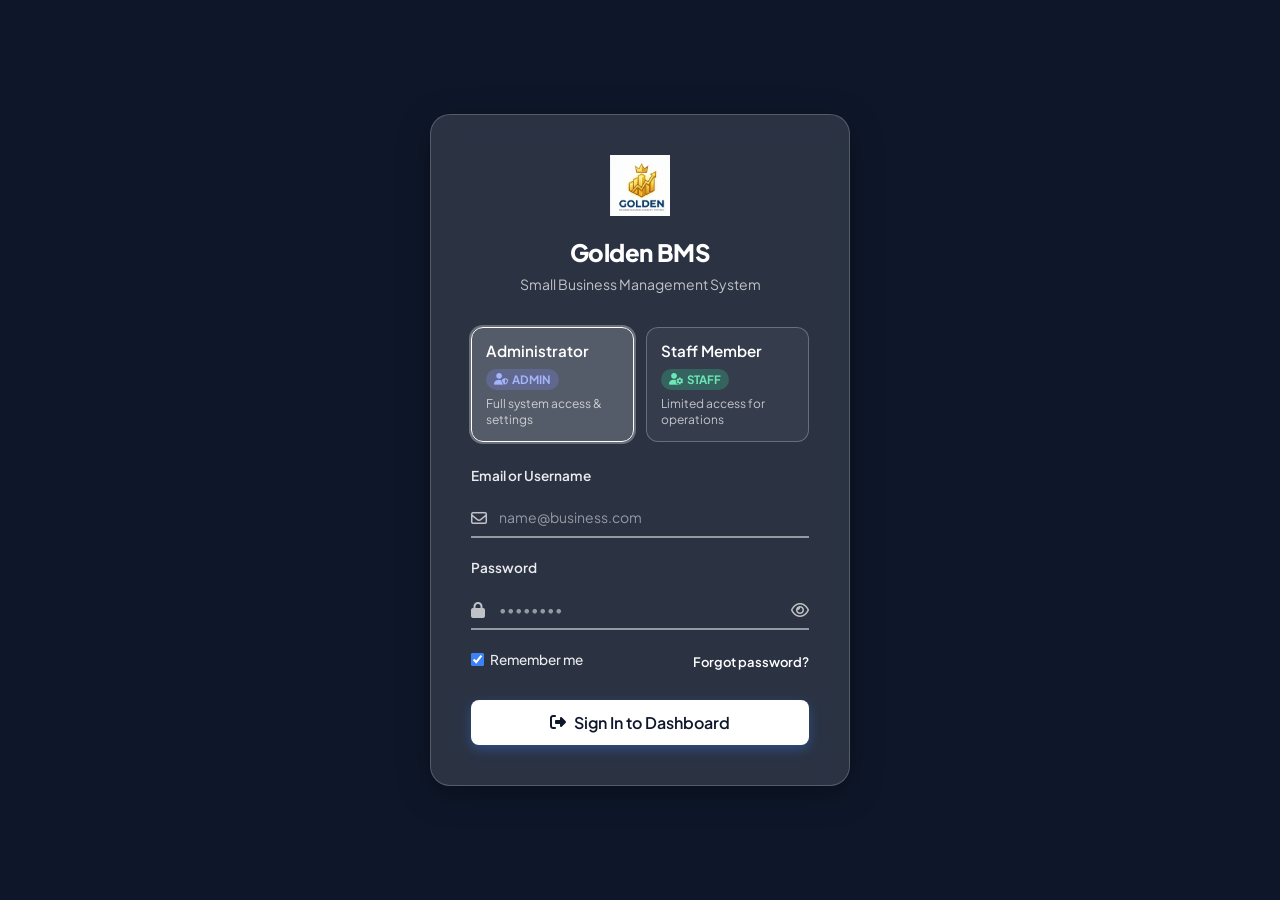
==== commit 12aca4f0: "change the login page" ====
--- a/index.html
+++ b/index.html
@@ -44,13 +44,13 @@
       z-index: 1;
     }
 
-    .login-card {
-      background: rgba(255, 255, 255, 0.08) !important;
-      backdrop-filter: blur(18px) saturate(180%);
-      -webkit-backdrop-filter: blur(18px) saturate(180%);
-      border: 1px solid rgba(255, 255, 255, 0.25) !important;
+    .login-card, .auth-box {
+      background: rgba(255, 255, 255, 0.12) !important;
+      backdrop-filter: blur(16px) !important;
+      -webkit-backdrop-filter: blur(16px) !important;
+      border: 1px solid rgba(255, 255, 255, 0.2) !important;
+      box-shadow: 0 8px 32px rgba(0, 0, 0, 0.35) !important;
       border-radius: 20px !important;
-      box-shadow: 0 20px 40px rgba(0, 0, 0, 0.3) !important;
       z-index: 2;
       position: relative;
       width: 90%;
--- a/css/style.css
+++ b/css/style.css
@@ -704,13 +704,14 @@
   z-index: 1;
 }
 
-.login-card {
-  background: rgba(255, 255, 255, 0.08) !important;
-  backdrop-filter: blur(18px) saturate(180%) !important;
-  -webkit-backdrop-filter: blur(18px) saturate(180%) !important;
-  border: 1px solid rgba(255, 255, 255, 0.25) !important;
+.login-card,
+.auth-box {
+  background: rgba(255, 255, 255, 0.12) !important;
+  backdrop-filter: blur(16px) !important;
+  -webkit-backdrop-filter: blur(16px) !important;
+  border: 1px solid rgba(255, 255, 255, 0.2) !important;
   border-radius: 20px !important;
-  box-shadow: 0 20px 40px rgba(0, 0, 0, 0.3) !important;
+  box-shadow: 0 8px 32px rgba(0, 0, 0, 0.35) !important;
   z-index: 2 !important;
   position: relative !important;
   color: #ffffff !important;
--- a/css/style.css
+++ b/css/style.css
@@ -704,13 +704,14 @@
   z-index: 1;
 }
 
-.login-card {
-  background: rgba(255, 255, 255, 0.08) !important;
-  backdrop-filter: blur(18px) saturate(180%) !important;
-  -webkit-backdrop-filter: blur(18px) saturate(180%) !important;
-  border: 1px solid rgba(255, 255, 255, 0.25) !important;
+.login-card,
+.auth-box {
+  background: rgba(255, 255, 255, 0.12) !important;
+  backdrop-filter: blur(16px) !important;
+  -webkit-backdrop-filter: blur(16px) !important;
+  border: 1px solid rgba(255, 255, 255, 0.2) !important;
   border-radius: 20px !important;
-  box-shadow: 0 20px 40px rgba(0, 0, 0, 0.3) !important;
+  box-shadow: 0 8px 32px rgba(0, 0, 0, 0.35) !important;
   z-index: 2 !important;
   position: relative !important;
   color: #ffffff !important;
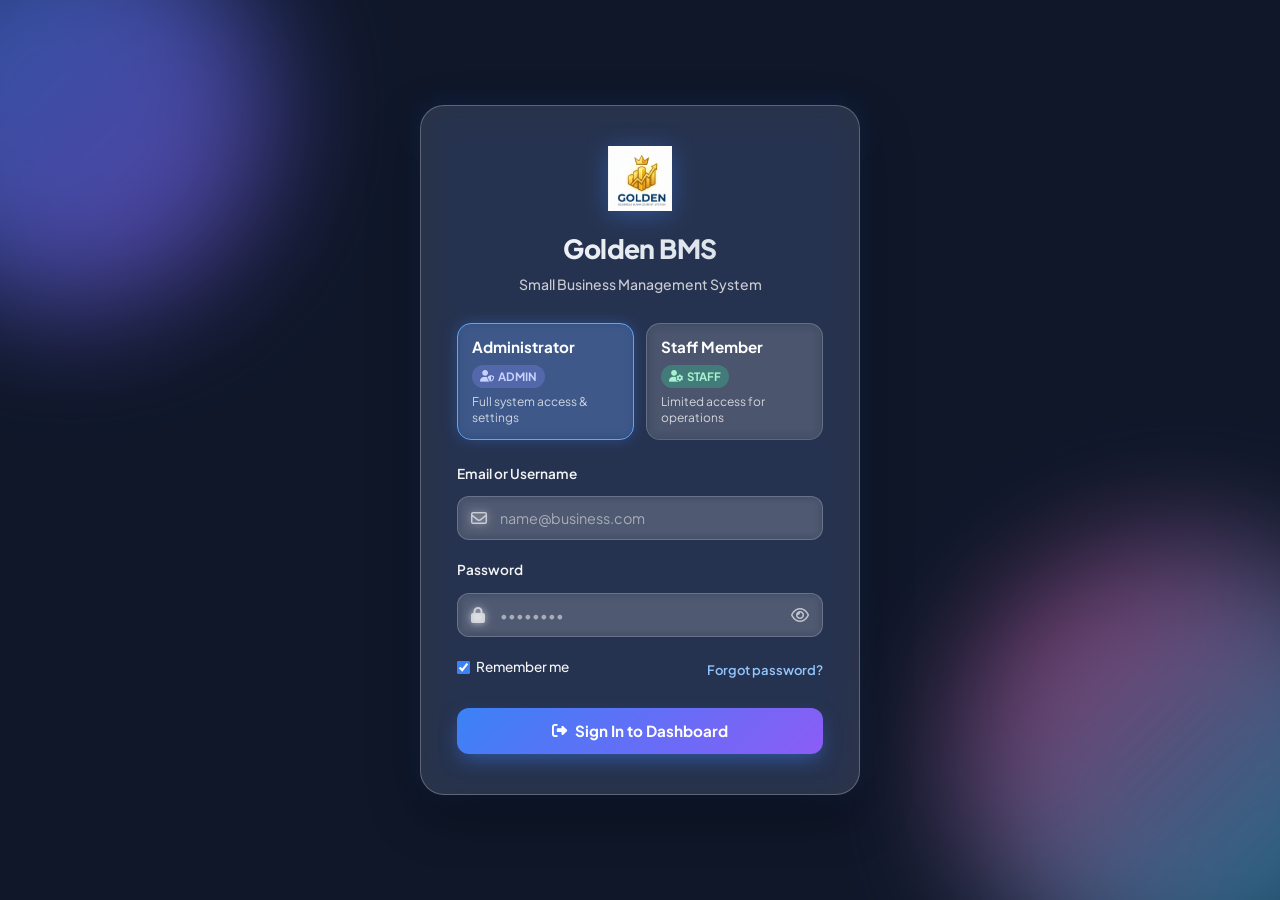
==== commit d7cc9ce2: "change the login page" ====
--- a/index.html
+++ b/index.html
@@ -25,74 +25,113 @@
       display: flex;
       align-items: center;
       justify-content: center;
-      background-color: #0f172a;
-      background-image: url('Back.png'), url('../Back.png'), url('/Back.png');
-      background-size: cover;
-      background-position: center;
-      background-repeat: no-repeat;
-      background-attachment: fixed;
+      background-color: #0b1329;
+      background-image: 
+        radial-gradient(circle at 15% 20%, rgba(99, 102, 241, 0.45) 0%, transparent 45%),
+        radial-gradient(circle at 85% 80%, rgba(236, 72, 153, 0.4) 0%, transparent 45%),
+        radial-gradient(circle at 50% 50%, rgba(6, 182, 212, 0.35) 0%, transparent 60%);
       padding: 1.5rem;
       position: relative;
       overflow: hidden;
+      box-sizing: border-box;
+    }
+
+    /* Animated Ambient Gradient Shapes */
+    .bg-shape {
+      position: absolute;
+      border-radius: 50%;
+      filter: blur(60px);
+      opacity: 0.6;
+      pointer-events: none;
+      z-index: 1;
+      animation: floatShape 12s infinite alternate ease-in-out;
+    }
+
+    .bg-shape-1 {
+      top: -10%;
+      left: -10%;
+      width: 400px;
+      height: 400px;
+      background: linear-gradient(135deg, #3b82f6, #8b5cf6);
+    }
+
+    .bg-shape-2 {
+      bottom: -10%;
+      right: -10%;
+      width: 450px;
+      height: 450px;
+      background: linear-gradient(135deg, #ec4899, #06b6d4);
+      animation-delay: -6s;
     }
 
     .login-wrapper::before, body.login-page::before, .auth-container::before, .auth-wrapper::before {
       content: '';
       position: absolute;
       inset: 0;
-      background: rgba(15, 23, 42, 0.45);
+      background: rgba(15, 23, 42, 0.35);
       z-index: 1;
     }
 
     .login-card, .auth-box {
       background: rgba(255, 255, 255, 0.12) !important;
-      backdrop-filter: blur(16px) !important;
-      -webkit-backdrop-filter: blur(16px) !important;
-      border: 1px solid rgba(255, 255, 255, 0.2) !important;
-      box-shadow: 0 8px 32px rgba(0, 0, 0, 0.35) !important;
-      border-radius: 20px !important;
+      backdrop-filter: blur(18px) saturate(180%) !important;
+      -webkit-backdrop-filter: blur(18px) saturate(180%) !important;
+      border: 1px solid rgba(255, 255, 255, 0.25) !important;
+      box-shadow: 0 20px 50px rgba(0, 0, 0, 0.35), 0 0 30px rgba(59, 130, 246, 0.15) !important;
+      border-radius: 24px !important;
       z-index: 2;
       position: relative;
-      width: 90%;
-      max-width: 420px;
-      padding: 2.5rem;
+      width: 100%;
+      max-width: 440px;
+      padding: 2.5rem 2.25rem;
       box-sizing: border-box;
       overflow: hidden;
       color: #ffffff;
-      animation: fadeInScale 0.4s cubic-bezier(0.16, 1, 0.3, 1);
+      animation: fadeInScale 0.5s cubic-bezier(0.16, 1, 0.3, 1);
     }
 
     .login-brand {
       text-align: center;
-      margin-bottom: 2rem;
+      margin-bottom: 1.75rem;
     }
 
     .login-logo {
-      width: 60px;
+      width: 64px;
       height: auto;
       object-fit: contain;
       margin-bottom: 0.75rem;
       display: inline-block;
+      filter: drop-shadow(0 4px 12px rgba(59, 130, 246, 0.4));
+      transition: transform 0.3s ease;
+    }
+
+    .login-brand:hover .login-logo {
+      transform: scale(1.05) rotate(2deg);
     }
 
     .login-title {
-      font-size: 1.5rem;
+      font-size: 1.65rem;
       font-weight: 800;
       letter-spacing: -0.02em;
       color: #ffffff;
+      margin: 0;
+      background: linear-gradient(135deg, #ffffff 0%, #cbd5e1 100%);
+      -webkit-background-clip: text;
+      -webkit-text-fill-color: transparent;
     }
 
     .login-subtitle {
       font-size: 0.875rem;
-      color: rgba(255, 255, 255, 0.7);
-      margin-top: 0.25rem;
+      color: rgba(255, 255, 255, 0.75);
+      margin-top: 0.35rem;
+      font-weight: 500;
     }
 
     .login-form label, #login-form label {
-      color: rgba(255, 255, 255, 0.9);
+      color: rgba(255, 255, 255, 0.95);
       font-size: 0.85rem;
       font-weight: 600;
-      margin-bottom: 0.35rem;
+      margin-bottom: 0.4rem;
       display: block;
     }
 
@@ -105,31 +144,39 @@
     .input-icon-group i.fa-regular,
     .input-icon-group i.fa-solid {
       position: absolute;
-      left: 0;
-      color: rgba(255, 255, 255, 0.7);
+      left: 14px;
+      color: rgba(255, 255, 255, 0.65);
+      transition: color 0.2s ease;
     }
 
     .input-icon-group i.password-toggle {
       left: auto;
-      right: 0;
+      right: 14px;
       cursor: pointer;
     }
 
     .form-control, #login-form .form-control {
-      border: none !important;
-      border-bottom: 2px solid rgba(255, 255, 255, 0.5) !important;
-      background: transparent !important;
+      border: 1px solid rgba(255, 255, 255, 0.2) !important;
+      background: rgba(255, 255, 255, 0.08) !important;
       color: #ffffff !important;
-      border-radius: 0 !important;
-      padding: 0.625rem 2rem 0.625rem 1.75rem !important;
+      border-radius: 12px !important;
+      padding: 0.75rem 2.5rem 0.75rem 2.6rem !important;
       width: 100%;
       box-sizing: border-box;
-      transition: border-color 0.2s ease;
+      font-size: 0.9rem;
+      transition: all 0.25s ease;
+      backdrop-filter: blur(4px);
     }
 
     .form-control:focus, #login-form .form-control:focus {
-      border-bottom-color: #ffffff !important;
-      box-shadow: none !important;
+      border-color: #3b82f6 !important;
+      background: rgba(255, 255, 255, 0.14) !important;
+      box-shadow: 0 0 0 3px rgba(59, 130, 246, 0.35), 0 0 15px rgba(59, 130, 246, 0.2) !important;
+      outline: none;
+    }
+
+    .input-icon-group:focus-within i {
+      color: #60a5fa !important;
     }
 
     .form-control::placeholder, #login-form .form-control::placeholder {
@@ -142,26 +189,44 @@
       justify-content: space-between;
       margin-top: 1rem;
       font-size: 0.8125rem;
-      color: rgba(255, 255, 255, 0.85);
+      color: rgba(255, 255, 255, 0.9);
     }
 
     .login-footer-links a {
+      color: #93c5fd !important;
+      transition: color 0.2s ease;
+    }
+
+    .login-footer-links a:hover {
       color: #ffffff !important;
+      text-decoration: underline;
     }
 
     #login-form button[type="submit"], .btn-login-submit {
-      background: #ffffff !important;
-      color: #0f172a !important;
-      border-radius: 8px !important;
-      font-weight: 600 !important;
+      background: linear-gradient(135deg, #3b82f6 0%, #8b5cf6 100%) !important;
+      color: #ffffff !important;
+      border-radius: 12px !important;
+      font-weight: 700 !important;
+      font-size: 0.95rem !important;
       border: none !important;
-      padding: 0.75rem 1.25rem;
-      transition: transform 0.15s ease, background 0.15s ease;
+      padding: 0.85rem 1.25rem !important;
+      box-shadow: 0 8px 20px -4px rgba(59, 130, 246, 0.5);
+      transition: all 0.25s ease !important;
+      cursor: pointer;
+      display: flex;
+      align-items: center;
+      justify-content: center;
+      gap: 0.5rem;
     }
 
     #login-form button[type="submit"]:hover, .btn-login-submit:hover {
-      background: rgba(255, 255, 255, 0.9) !important;
-      transform: translateY(-1px);
+      background: linear-gradient(135deg, #2563eb 0%, #7c3aed 100%) !important;
+      transform: translateY(-2px);
+      box-shadow: 0 12px 25px -4px rgba(59, 130, 246, 0.65), 0 0 20px rgba(139, 92, 246, 0.4);
+    }
+
+    #login-form button[type="submit"]:active, .btn-login-submit:active {
+      transform: translateY(0);
     }
 
     .role-cards-container, .role-selector-container, .role-options, .demo-login-grid {
@@ -182,29 +247,31 @@
       min-width: 0;
       box-sizing: border-box;
       width: 100%;
-      border: 1px solid rgba(255, 255, 255, 0.25);
-      border-radius: 12px;
-      background: rgba(255, 255, 255, 0.05);
+      border: 1px solid rgba(255, 255, 255, 0.2);
+      border-radius: 14px;
+      background: rgba(255, 255, 255, 0.06);
       cursor: pointer;
-      transition: all 0.2s ease;
+      transition: all 0.25s ease;
       user-select: none;
       color: #ffffff;
+      backdrop-filter: blur(6px);
     }
 
     .role-card:hover, .demo-card:hover {
-      border-color: rgba(255, 255, 255, 0.5);
-      background: rgba(255, 255, 255, 0.12);
+      border-color: rgba(255, 255, 255, 0.45);
+      background: rgba(255, 255, 255, 0.14);
+      transform: translateY(-1px);
     }
 
     .role-card.active, .demo-card.active {
-      border-color: #ffffff;
-      background: rgba(255, 255, 255, 0.2);
-      box-shadow: 0 0 0 2px rgba(255, 255, 255, 0.3);
+      border-color: #60a5fa;
+      background: rgba(59, 130, 246, 0.25);
+      box-shadow: 0 0 15px rgba(59, 130, 246, 0.3);
     }
 
     .role-title, .demo-card-title {
       font-size: 0.95rem;
-      font-weight: 600;
+      font-weight: 700;
       margin: 0;
       white-space: nowrap;
       color: #ffffff;
@@ -220,7 +287,7 @@
       align-items: center;
       gap: 4px;
       font-size: 0.72rem;
-      padding: 2px 8px;
+      padding: 3px 8px;
       border-radius: 12px;
       font-weight: 700;
       text-transform: uppercase;
@@ -228,35 +295,63 @@
     }
 
     .badge-admin, .demo-badge-admin {
-      background: rgba(129, 140, 248, 0.25);
-      color: #a5b4fc;
+      background: rgba(129, 140, 248, 0.3);
+      color: #c7d2fe;
     }
 
     .badge-staff, .demo-badge-staff {
-      background: rgba(52, 211, 153, 0.25);
-      color: #6ee7b7;
+      background: rgba(52, 211, 153, 0.3);
+      color: #a7f3d0;
     }
 
     .role-desc, .demo-card-desc {
       font-size: 0.75rem;
       line-height: 1.35;
-      color: rgba(255, 255, 255, 0.7);
+      color: rgba(255, 255, 255, 0.75);
       margin: 0;
       word-break: normal;
       overflow-wrap: break-word;
     }
 
+    /* Dark Mode Glassmorphism Overrides */
+    [data-theme="dark"] body.login-page,
+    [data-theme="dark"] .login-wrapper {
+      background-color: #030712;
+      background-image: 
+        radial-gradient(circle at 15% 20%, rgba(67, 56, 202, 0.5) 0%, transparent 45%),
+        radial-gradient(circle at 85% 80%, rgba(190, 24, 93, 0.45) 0%, transparent 45%),
+        radial-gradient(circle at 50% 50%, rgba(14, 116, 144, 0.4) 0%, transparent 60%);
+    }
+
+    [data-theme="dark"] .login-card {
+      background: rgba(15, 23, 42, 0.55) !important;
+      border-color: rgba(255, 255, 255, 0.15) !important;
+      box-shadow: 0 25px 60px rgba(0, 0, 0, 0.6) !important;
+    }
+
     @media (max-width: 480px) {
       .login-card {
-        padding: 1.5rem 1.25rem;
+        padding: 1.75rem 1.25rem;
+        border-radius: 18px !important;
       }
       .demo-login-grid {
         grid-template-columns: 1fr;
         gap: 0.5rem;
       }
       .demo-card {
-        padding: 0.75rem;
+        padding: 0.75rem 1rem;
       }
+    }
+
+    @keyframes floatShape {
+      0% { transform: translateY(0) rotate(0deg) scale(1); }
+      50% { transform: translateY(-30px) rotate(10deg) scale(1.05); }
+      100% { transform: translateY(15px) rotate(-5deg) scale(0.95); }
+    }
+
+    @keyframes fadeInScale {
+      from { opacity: 0; transform: scale(0.95) translateY(12px); }
+      to { opacity: 1; transform: scale(1) translateY(0); }
     }
 
     @keyframes fadeInScale {
@@ -267,6 +362,8 @@
 </head>
 <body>
   <div class="login-wrapper">
+    <div class="bg-shape bg-shape-1"></div>
+    <div class="bg-shape bg-shape-2"></div>
     <div class="login-card">
       <div class="login-brand">
         <img src="logo.png" alt="Golden Logo" class="login-logo">
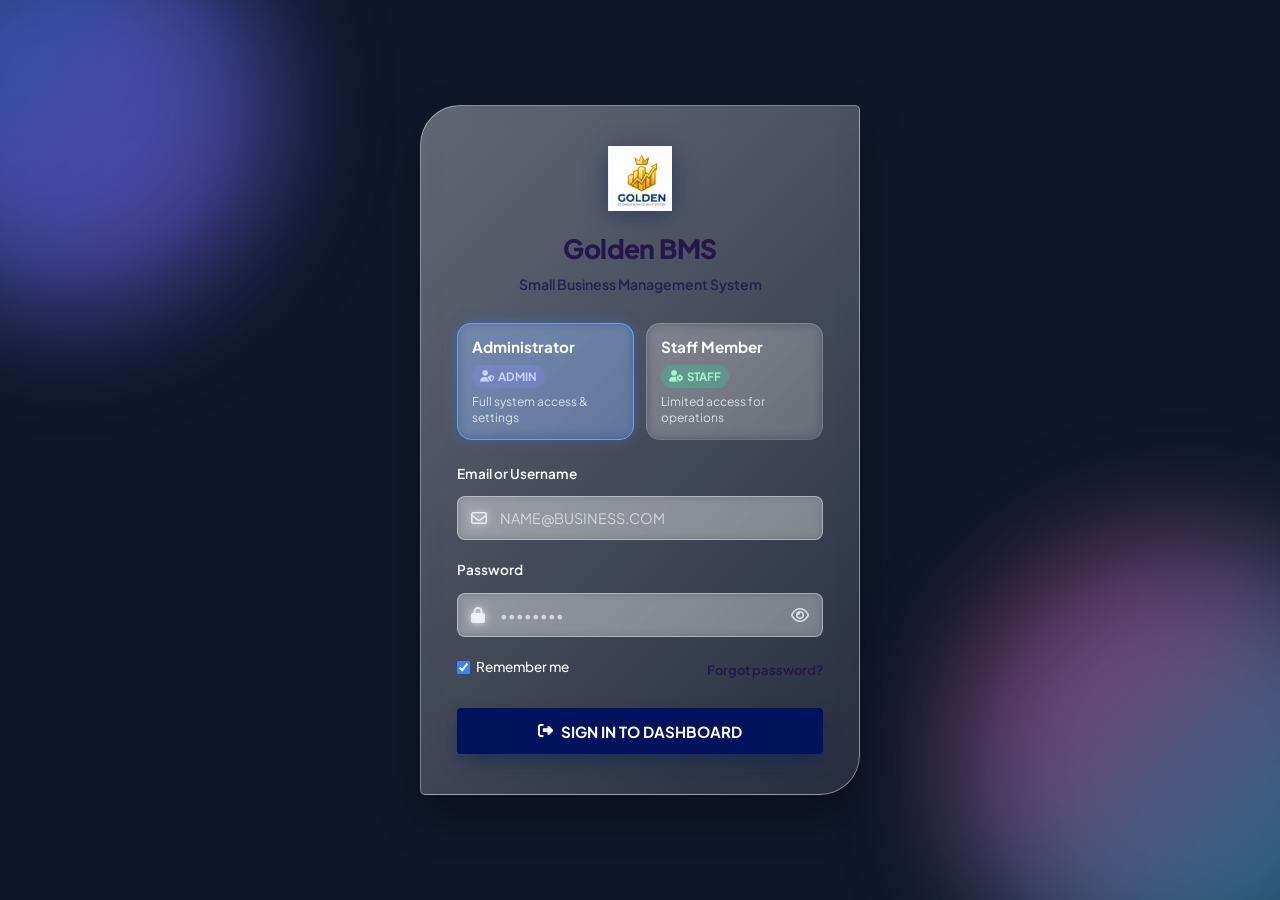
==== commit aaf8327e: "change for login page" ====
--- a/index.html
+++ b/index.html
@@ -73,12 +73,12 @@
     }
 
     .login-card, .auth-box {
-      background: rgba(255, 255, 255, 0.12) !important;
-      backdrop-filter: blur(18px) saturate(180%) !important;
-      -webkit-backdrop-filter: blur(18px) saturate(180%) !important;
-      border: 1px solid rgba(255, 255, 255, 0.25) !important;
-      box-shadow: 0 20px 50px rgba(0, 0, 0, 0.35), 0 0 30px rgba(59, 130, 246, 0.15) !important;
-      border-radius: 24px !important;
+      border-radius: 40px 5px 40px 5px !important;
+      background: linear-gradient(135deg, rgba(255, 255, 255, 0.35), rgba(255, 255, 255, 0.1)) !important;
+      backdrop-filter: blur(12px) !important;
+      -webkit-backdrop-filter: blur(12px) !important;
+      border: 1px solid rgba(255, 255, 255, 0.4) !important;
+      box-shadow: 0 20px 40px rgba(0, 0, 0, 0.35) !important;
       z-index: 2;
       position: relative;
       width: 100%;
@@ -101,7 +101,7 @@
       object-fit: contain;
       margin-bottom: 0.75rem;
       display: inline-block;
-      filter: drop-shadow(0 4px 12px rgba(59, 130, 246, 0.4));
+      filter: drop-shadow(0 4px 12px rgba(0, 19, 92, 0.4));
       transition: transform 0.3s ease;
     }
 
@@ -113,22 +113,21 @@
       font-size: 1.65rem;
       font-weight: 800;
       letter-spacing: -0.02em;
-      color: #ffffff;
+      color: #26164f !important;
       margin: 0;
-      background: linear-gradient(135deg, #ffffff 0%, #cbd5e1 100%);
-      -webkit-background-clip: text;
-      -webkit-text-fill-color: transparent;
+      background: none !important;
+      -webkit-text-fill-color: #26164f !important;
     }
 
     .login-subtitle {
       font-size: 0.875rem;
-      color: rgba(255, 255, 255, 0.75);
+      color: rgba(38, 22, 79, 0.85);
       margin-top: 0.35rem;
-      font-weight: 500;
+      font-weight: 600;
     }
 
     .login-form label, #login-form label {
-      color: rgba(255, 255, 255, 0.95);
+      color: #ffffff;
       font-size: 0.85rem;
       font-weight: 600;
       margin-bottom: 0.4rem;
@@ -145,7 +144,7 @@
     .input-icon-group i.fa-solid {
       position: absolute;
       left: 14px;
-      color: rgba(255, 255, 255, 0.65);
+      color: rgba(255, 255, 255, 0.75);
       transition: color 0.2s ease;
     }
 
@@ -156,10 +155,11 @@
     }
 
     .form-control, #login-form .form-control {
-      border: 1px solid rgba(255, 255, 255, 0.2) !important;
-      background: rgba(255, 255, 255, 0.08) !important;
+      background: rgba(255, 255, 255, 0.25) !important;
+      border: 1px solid rgba(255, 255, 255, 0.4) !important;
+      text-transform: uppercase !important;
       color: #ffffff !important;
-      border-radius: 12px !important;
+      border-radius: 8px !important;
       padding: 0.75rem 2.5rem 0.75rem 2.6rem !important;
       width: 100%;
       box-sizing: border-box;
@@ -169,18 +169,18 @@
     }
 
     .form-control:focus, #login-form .form-control:focus {
-      border-color: #3b82f6 !important;
-      background: rgba(255, 255, 255, 0.14) !important;
-      box-shadow: 0 0 0 3px rgba(59, 130, 246, 0.35), 0 0 15px rgba(59, 130, 246, 0.2) !important;
+      border-color: #ffffff !important;
+      background: rgba(255, 255, 255, 0.35) !important;
+      box-shadow: 0 0 0 3px rgba(255, 255, 255, 0.3) !important;
       outline: none;
     }
 
     .input-icon-group:focus-within i {
-      color: #60a5fa !important;
+      color: #ffffff !important;
     }
 
     .form-control::placeholder, #login-form .form-control::placeholder {
-      color: rgba(255, 255, 255, 0.5) !important;
+      color: rgba(255, 255, 255, 0.6) !important;
     }
 
     .login-footer-links {
@@ -189,28 +189,30 @@
       justify-content: space-between;
       margin-top: 1rem;
       font-size: 0.8125rem;
-      color: rgba(255, 255, 255, 0.9);
+      color: #ffffff;
     }
 
     .login-footer-links a {
-      color: #93c5fd !important;
+      color: #26164f !important;
+      font-weight: 700;
       transition: color 0.2s ease;
     }
 
     .login-footer-links a:hover {
+      color: #00135c !important;
+      text-decoration: underline;
+    }
+
+    #login-form button[type="submit"], .btn-login-submit {
+      background: #00135c !important;
       color: #ffffff !important;
-      text-decoration: underline;
-    }
-
-    #login-form button[type="submit"], .btn-login-submit {
-      background: linear-gradient(135deg, #3b82f6 0%, #8b5cf6 100%) !important;
-      color: #ffffff !important;
-      border-radius: 12px !important;
+      border-radius: 4px !important;
+      text-transform: uppercase !important;
       font-weight: 700 !important;
       font-size: 0.95rem !important;
       border: none !important;
       padding: 0.85rem 1.25rem !important;
-      box-shadow: 0 8px 20px -4px rgba(59, 130, 246, 0.5);
+      box-shadow: 0 8px 20px -4px rgba(0, 19, 92, 0.5);
       transition: all 0.25s ease !important;
       cursor: pointer;
       display: flex;
--- a/css/style.css
+++ b/css/style.css
@@ -674,7 +674,7 @@
   padding: 12px 16px 18px;
 }
 
-/* Login Backdrop Frosted Glassmorphism Engine with Back.png */
+/* Login Leaf-Shaped Glassmorphism Engine over Back.png */
 body.login-page,
 .login-wrapper,
 .auth-container,
@@ -700,37 +700,48 @@
   content: '';
   position: absolute;
   inset: 0;
-  background: rgba(15, 23, 42, 0.45);
+  background: rgba(15, 23, 42, 0.35);
   z-index: 1;
 }
 
 .login-card,
 .auth-box {
-  background: rgba(255, 255, 255, 0.12) !important;
-  backdrop-filter: blur(16px) !important;
-  -webkit-backdrop-filter: blur(16px) !important;
-  border: 1px solid rgba(255, 255, 255, 0.2) !important;
-  border-radius: 20px !important;
-  box-shadow: 0 8px 32px rgba(0, 0, 0, 0.35) !important;
+  border-radius: 40px 5px 40px 5px !important;
+  background: linear-gradient(135deg, rgba(255, 255, 255, 0.35), rgba(255, 255, 255, 0.1)) !important;
+  backdrop-filter: blur(12px) !important;
+  -webkit-backdrop-filter: blur(12px) !important;
+  border: 1px solid rgba(255, 255, 255, 0.4) !important;
+  box-shadow: 0 20px 40px rgba(0, 0, 0, 0.35) !important;
   z-index: 2 !important;
   position: relative !important;
   color: #ffffff !important;
 }
 
+.login-card .login-title,
+.login-wrapper .login-title {
+  color: #26164f !important;
+  background: none !important;
+  -webkit-text-fill-color: #26164f !important;
+}
+
 .login-card .form-control,
 .login-wrapper .form-control {
-  border: none !important;
-  border-bottom: 2px solid rgba(255, 255, 255, 0.5) !important;
-  background: transparent !important;
+  background: rgba(255, 255, 255, 0.25) !important;
+  border: 1px solid rgba(255, 255, 255, 0.4) !important;
+  text-transform: uppercase !important;
   color: #ffffff !important;
-  border-radius: 0 !important;
+  border-radius: 8px !important;
+  padding: 0.75rem 2.5rem 0.75rem 2.6rem !important;
 }
 
 .login-card button[type="submit"],
 .login-wrapper button[type="submit"] {
-  background: #ffffff !important;
-  color: #0f172a !important;
-  border-radius: 8px !important;
-  font-weight: 600 !important;
+  background: #00135c !important;
+  color: #ffffff !important;
+  border-radius: 4px !important;
+  text-transform: uppercase !important;
+  font-weight: 700 !important;
   border: none !important;
-}
+  padding: 0.85rem 1.25rem !important;
+  box-shadow: 0 8px 20px -4px rgba(0, 19, 92, 0.5) !important;
+}
--- a/css/style.css
+++ b/css/style.css
@@ -674,7 +674,7 @@
   padding: 12px 16px 18px;
 }
 
-/* Login Backdrop Frosted Glassmorphism Engine with Back.png */
+/* Login Leaf-Shaped Glassmorphism Engine over Back.png */
 body.login-page,
 .login-wrapper,
 .auth-container,
@@ -700,37 +700,48 @@
   content: '';
   position: absolute;
   inset: 0;
-  background: rgba(15, 23, 42, 0.45);
+  background: rgba(15, 23, 42, 0.35);
   z-index: 1;
 }
 
 .login-card,
 .auth-box {
-  background: rgba(255, 255, 255, 0.12) !important;
-  backdrop-filter: blur(16px) !important;
-  -webkit-backdrop-filter: blur(16px) !important;
-  border: 1px solid rgba(255, 255, 255, 0.2) !important;
-  border-radius: 20px !important;
-  box-shadow: 0 8px 32px rgba(0, 0, 0, 0.35) !important;
+  border-radius: 40px 5px 40px 5px !important;
+  background: linear-gradient(135deg, rgba(255, 255, 255, 0.35), rgba(255, 255, 255, 0.1)) !important;
+  backdrop-filter: blur(12px) !important;
+  -webkit-backdrop-filter: blur(12px) !important;
+  border: 1px solid rgba(255, 255, 255, 0.4) !important;
+  box-shadow: 0 20px 40px rgba(0, 0, 0, 0.35) !important;
   z-index: 2 !important;
   position: relative !important;
   color: #ffffff !important;
 }
 
+.login-card .login-title,
+.login-wrapper .login-title {
+  color: #26164f !important;
+  background: none !important;
+  -webkit-text-fill-color: #26164f !important;
+}
+
 .login-card .form-control,
 .login-wrapper .form-control {
-  border: none !important;
-  border-bottom: 2px solid rgba(255, 255, 255, 0.5) !important;
-  background: transparent !important;
+  background: rgba(255, 255, 255, 0.25) !important;
+  border: 1px solid rgba(255, 255, 255, 0.4) !important;
+  text-transform: uppercase !important;
   color: #ffffff !important;
-  border-radius: 0 !important;
+  border-radius: 8px !important;
+  padding: 0.75rem 2.5rem 0.75rem 2.6rem !important;
 }
 
 .login-card button[type="submit"],
 .login-wrapper button[type="submit"] {
-  background: #ffffff !important;
-  color: #0f172a !important;
-  border-radius: 8px !important;
-  font-weight: 600 !important;
+  background: #00135c !important;
+  color: #ffffff !important;
+  border-radius: 4px !important;
+  text-transform: uppercase !important;
+  font-weight: 700 !important;
   border: none !important;
-}
+  padding: 0.85rem 1.25rem !important;
+  box-shadow: 0 8px 20px -4px rgba(0, 19, 92, 0.5) !important;
+}
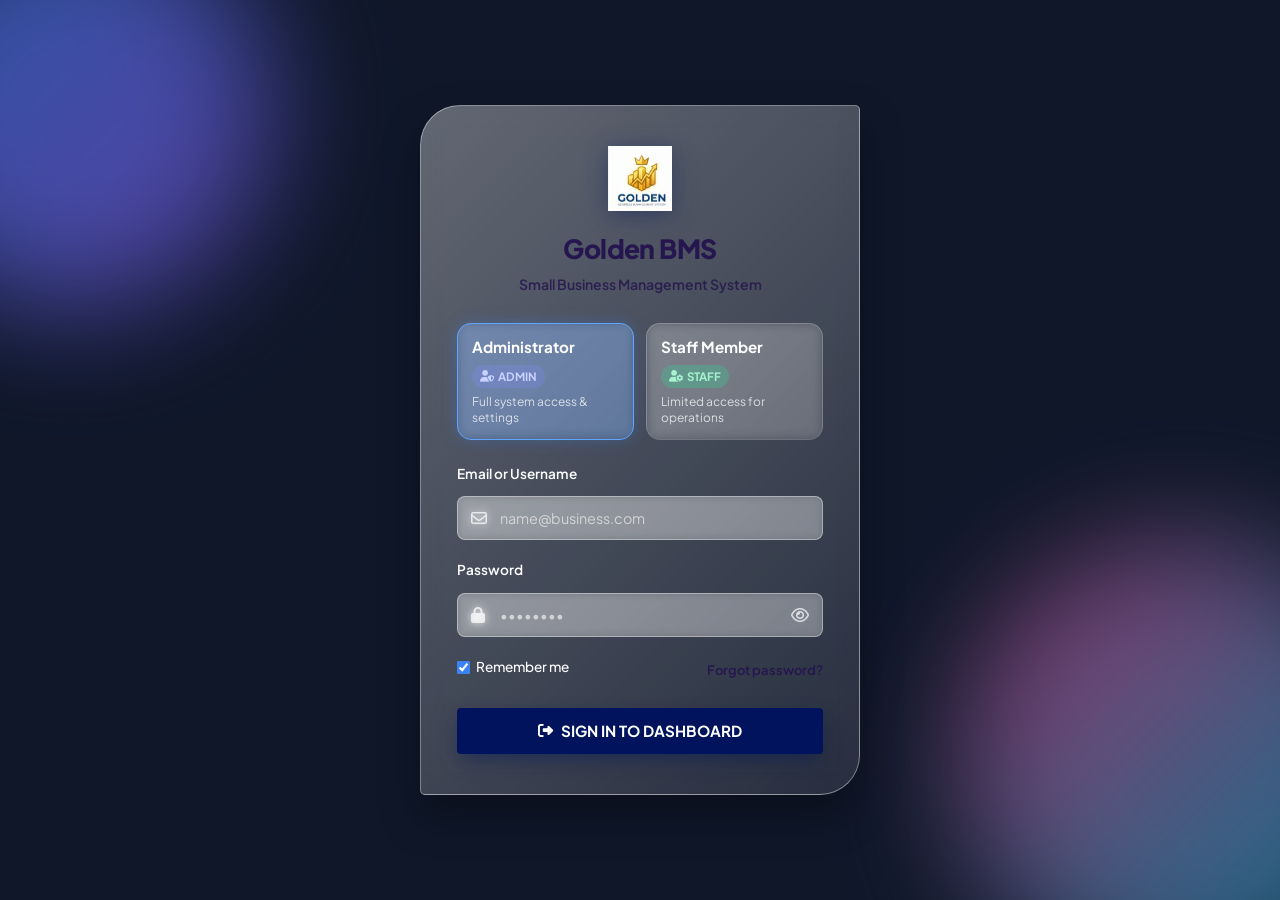
==== commit 261102c5: "login page change" ====
--- a/index.html
+++ b/index.html
@@ -73,6 +73,10 @@
     }
 
     .login-card, .auth-box {
+      margin: 20px auto !important;
+      width: 100% !important;
+      max-width: 440px !important;
+      box-sizing: border-box !important;
       border-radius: 40px 5px 40px 5px !important;
       background: linear-gradient(135deg, rgba(255, 255, 255, 0.35), rgba(255, 255, 255, 0.1)) !important;
       backdrop-filter: blur(12px) !important;
@@ -81,13 +85,19 @@
       box-shadow: 0 20px 40px rgba(0, 0, 0, 0.35) !important;
       z-index: 2;
       position: relative;
-      width: 100%;
-      max-width: 440px;
       padding: 2.5rem 2.25rem;
-      box-sizing: border-box;
       overflow: hidden;
       color: #ffffff;
       animation: fadeInScale 0.5s cubic-bezier(0.16, 1, 0.3, 1);
+    }
+
+    @media (max-width: 768px) {
+      .login-card, .auth-box {
+        width: 92% !important;
+        max-width: 92vw !important;
+        padding: 24px 18px !important;
+        margin: 15px auto !important;
+      }
     }
 
     .login-brand {
@@ -154,10 +164,14 @@
       cursor: pointer;
     }
 
-    .form-control, #login-form .form-control {
+    .form-control, #login-form .form-control,
+    .login-card input.form-control,
+    .login-card input[type="email"],
+    .login-card input[type="text"],
+    .login-card input[type="password"] {
       background: rgba(255, 255, 255, 0.25) !important;
       border: 1px solid rgba(255, 255, 255, 0.4) !important;
-      text-transform: uppercase !important;
+      text-transform: none !important;
       color: #ffffff !important;
       border-radius: 8px !important;
       padding: 0.75rem 2.5rem 0.75rem 2.6rem !important;
--- a/css/style.css
+++ b/css/style.css
@@ -706,6 +706,10 @@
 
 .login-card,
 .auth-box {
+  margin: 20px auto !important;
+  width: 100% !important;
+  max-width: 440px !important;
+  box-sizing: border-box !important;
   border-radius: 40px 5px 40px 5px !important;
   background: linear-gradient(135deg, rgba(255, 255, 255, 0.35), rgba(255, 255, 255, 0.1)) !important;
   backdrop-filter: blur(12px) !important;
@@ -717,6 +721,16 @@
   color: #ffffff !important;
 }
 
+@media (max-width: 768px) {
+  .login-card,
+  .auth-box {
+    width: 92% !important;
+    max-width: 92vw !important;
+    padding: 24px 18px !important;
+    margin: 15px auto !important;
+  }
+}
+
 .login-card .login-title,
 .login-wrapper .login-title {
   color: #26164f !important;
@@ -725,10 +739,14 @@
 }
 
 .login-card .form-control,
-.login-wrapper .form-control {
+.login-wrapper .form-control,
+.login-card input.form-control,
+.login-card input[type="email"],
+.login-card input[type="text"],
+.login-card input[type="password"] {
   background: rgba(255, 255, 255, 0.25) !important;
   border: 1px solid rgba(255, 255, 255, 0.4) !important;
-  text-transform: uppercase !important;
+  text-transform: none !important;
   color: #ffffff !important;
   border-radius: 8px !important;
   padding: 0.75rem 2.5rem 0.75rem 2.6rem !important;
--- a/css/style.css
+++ b/css/style.css
@@ -706,6 +706,10 @@
 
 .login-card,
 .auth-box {
+  margin: 20px auto !important;
+  width: 100% !important;
+  max-width: 440px !important;
+  box-sizing: border-box !important;
   border-radius: 40px 5px 40px 5px !important;
   background: linear-gradient(135deg, rgba(255, 255, 255, 0.35), rgba(255, 255, 255, 0.1)) !important;
   backdrop-filter: blur(12px) !important;
@@ -717,6 +721,16 @@
   color: #ffffff !important;
 }
 
+@media (max-width: 768px) {
+  .login-card,
+  .auth-box {
+    width: 92% !important;
+    max-width: 92vw !important;
+    padding: 24px 18px !important;
+    margin: 15px auto !important;
+  }
+}
+
 .login-card .login-title,
 .login-wrapper .login-title {
   color: #26164f !important;
@@ -725,10 +739,14 @@
 }
 
 .login-card .form-control,
-.login-wrapper .form-control {
+.login-wrapper .form-control,
+.login-card input.form-control,
+.login-card input[type="email"],
+.login-card input[type="text"],
+.login-card input[type="password"] {
   background: rgba(255, 255, 255, 0.25) !important;
   border: 1px solid rgba(255, 255, 255, 0.4) !important;
-  text-transform: uppercase !important;
+  text-transform: none !important;
   color: #ffffff !important;
   border-radius: 8px !important;
   padding: 0.75rem 2.5rem 0.75rem 2.6rem !important;
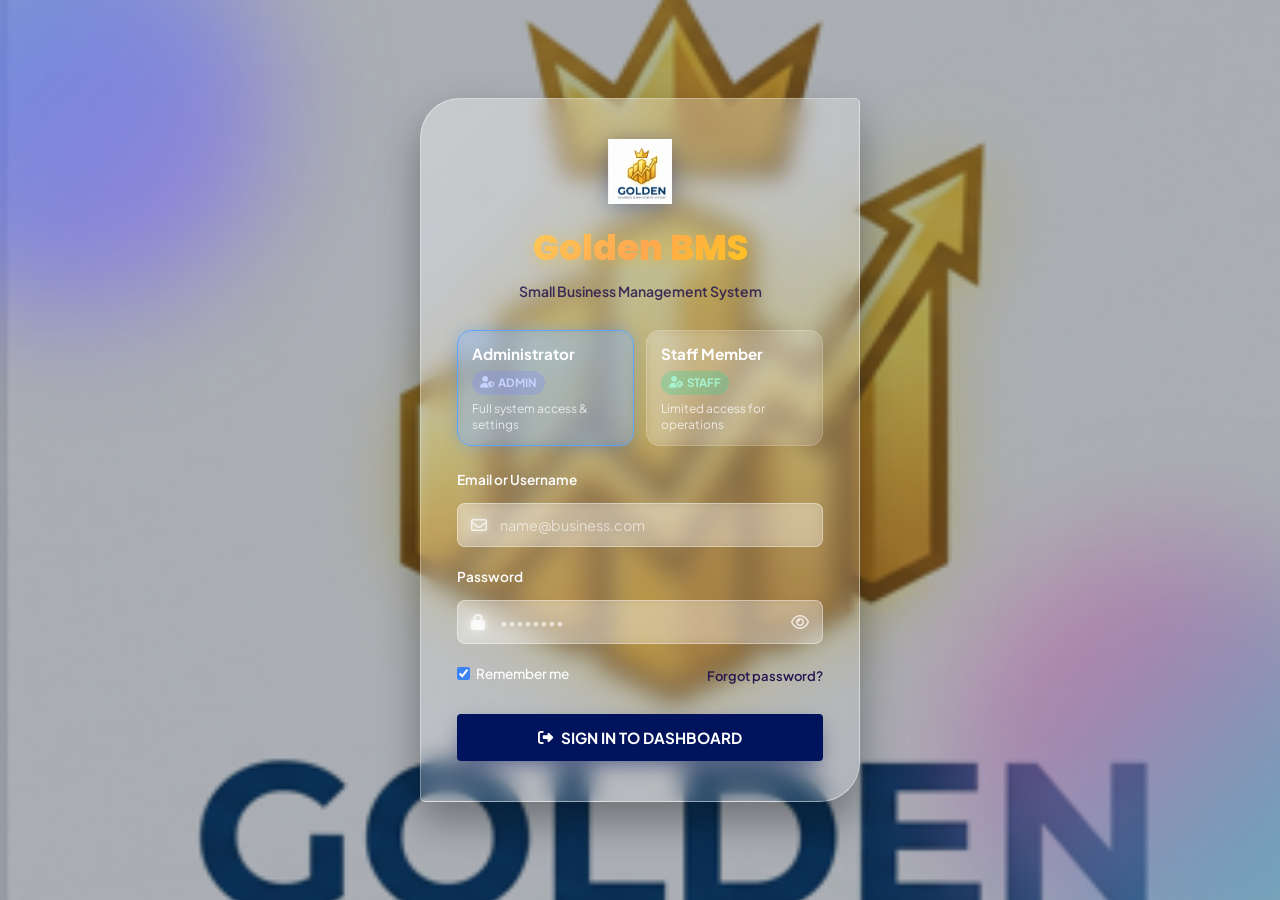
==== commit 3e523c68: "change the style h1" ====
--- a/index.html
+++ b/index.html
@@ -12,6 +12,11 @@
   <link rel="icon" type="image/png" href="./logo.png">
 
   
+  <!-- Google Fonts: Plus Jakarta Sans & Poppins -->
+  <link rel="preconnect" href="https://fonts.googleapis.com">
+  <link rel="preconnect" href="https://fonts.gstatic.com" crossorigin>
+  <link href="https://fonts.googleapis.com/css2?family=Plus+Jakarta+Sans:wght@400;500;600;700;800&family=Poppins:wght@700;800&display=swap" rel="stylesheet">
+
   <link rel="stylesheet" href="css/style.css">
   <link rel="stylesheet" href="css/responsive.css">
   <!-- FontAwesome Icons -->
@@ -120,13 +125,15 @@
     }
 
     .login-title {
-      font-size: 1.65rem;
-      font-weight: 800;
-      letter-spacing: -0.02em;
-      color: #26164f !important;
-      margin: 0;
-      background: none !important;
-      -webkit-text-fill-color: #26164f !important;
+      font-family: 'Poppins', sans-serif !important;
+      font-weight: 800 !important;
+      font-size: 2.2rem !important;
+      background: linear-gradient(135deg, #FFE259 0%, #FFA751 50%, #FFD700 100%) !important;
+      -webkit-background-clip: text !important;
+      -webkit-text-fill-color: transparent !important;
+      background-clip: text !important;
+      filter: drop-shadow(0 2px 8px rgba(255, 180, 0, 0.35)) !important;
+      margin: 0 !important;
     }
 
     .login-subtitle {
--- a/css/style.css
+++ b/css/style.css
@@ -733,9 +733,15 @@
 
 .login-card .login-title,
 .login-wrapper .login-title {
-  color: #26164f !important;
-  background: none !important;
-  -webkit-text-fill-color: #26164f !important;
+  font-family: 'Poppins', sans-serif !important;
+  font-weight: 800 !important;
+  font-size: 2.2rem !important;
+  background: linear-gradient(135deg, #FFE259 0%, #FFA751 50%, #FFD700 100%) !important;
+  -webkit-background-clip: text !important;
+  -webkit-text-fill-color: transparent !important;
+  background-clip: text !important;
+  filter: drop-shadow(0 2px 8px rgba(255, 180, 0, 0.35)) !important;
+  margin: 0 !important;
 }
 
 .login-card .form-control,
--- a/css/style.css
+++ b/css/style.css
@@ -733,9 +733,15 @@
 
 .login-card .login-title,
 .login-wrapper .login-title {
-  color: #26164f !important;
-  background: none !important;
-  -webkit-text-fill-color: #26164f !important;
+  font-family: 'Poppins', sans-serif !important;
+  font-weight: 800 !important;
+  font-size: 2.2rem !important;
+  background: linear-gradient(135deg, #FFE259 0%, #FFA751 50%, #FFD700 100%) !important;
+  -webkit-background-clip: text !important;
+  -webkit-text-fill-color: transparent !important;
+  background-clip: text !important;
+  filter: drop-shadow(0 2px 8px rgba(255, 180, 0, 0.35)) !important;
+  margin: 0 !important;
 }
 
 .login-card .form-control,
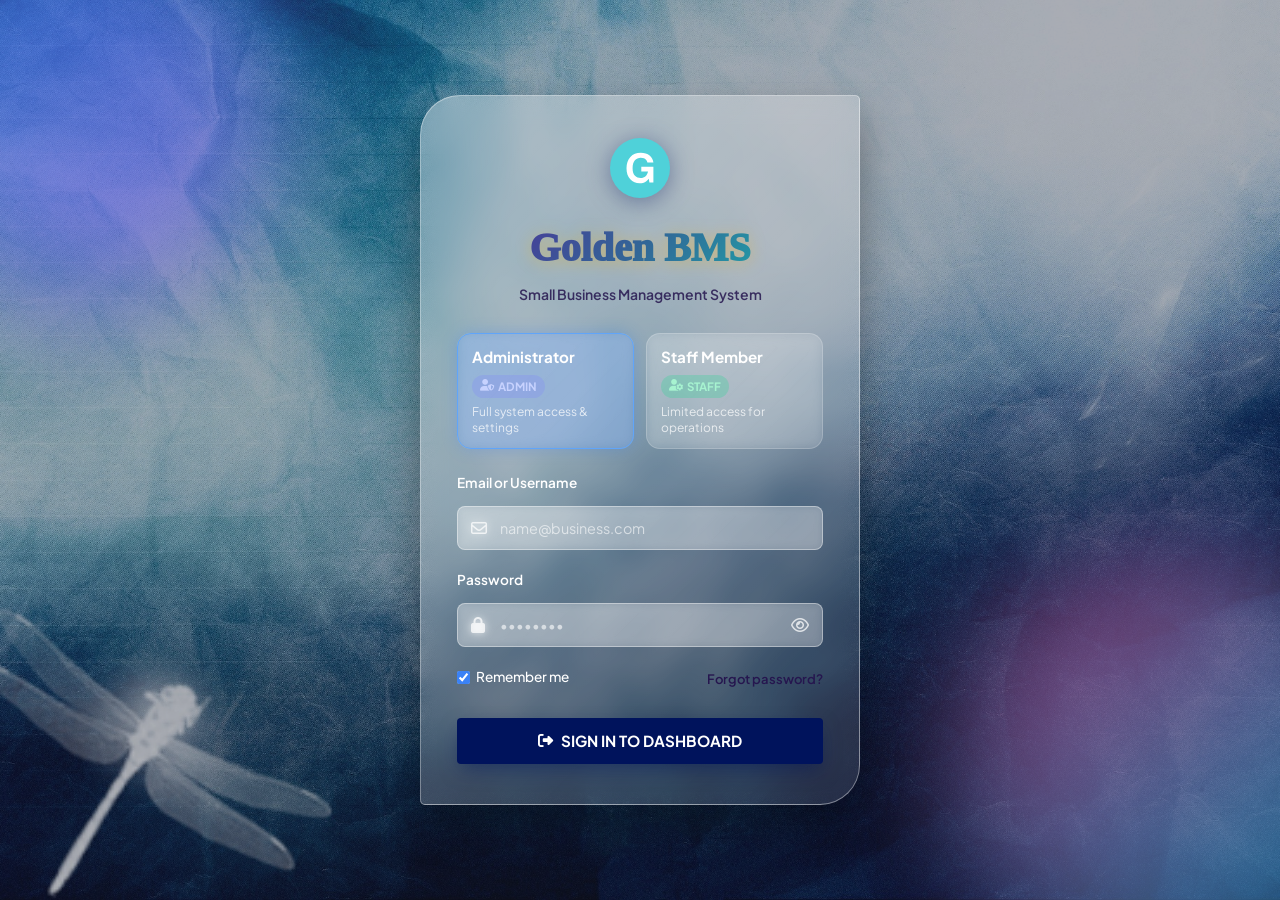
==== commit 2eedaf1b: ".svg add" ====
--- a/index.html
+++ b/index.html
@@ -9,7 +9,7 @@
   <title>Golden - Business Management System</title>
 
   <!-- URL Tab Favicon Logo -->
-  <link rel="icon" type="image/png" href="./logo.png">
+  <link rel="icon" type="image/png" href="./public/g.svg">
 
   
   <!-- Google Fonts: Plus Jakarta Sans & Poppins -->
@@ -389,7 +389,7 @@
     <div class="bg-shape bg-shape-2"></div>
     <div class="login-card">
       <div class="login-brand">
-        <img src="logo.png" alt="Golden Logo" class="login-logo">
+        <img src="public/g.svg" alt="Golden Logo" class="login-logo">
         <h1 class="login-title">Golden BMS</h1>
         <p class="login-subtitle">Small Business Management System</p>
       </div>
--- a/css/style.css
+++ b/css/style.css
@@ -504,7 +504,7 @@
   display: flex;
   flex-direction: column;
   justify-content: space-between;
-  overflow-y: auto;
+  overflow-y: hidden !important;
   scrollbar-width: none; /* Firefox */
   -ms-overflow-style: none; /* IE and Edge */
 }
@@ -684,13 +684,13 @@
   align-items: center;
   justify-content: center;
   background-color: #0f172a !important;
-  background-image: url('Back.png'), url('../Back.png'), url('/Back.png') !important;
+  background-image: url('New1.jpg'), url('../New1.jpg'), url('/Business-Management-System-/New1.jpg') !important;
   background-size: cover !important;
   background-position: center !important;
   background-repeat: no-repeat !important;
   background-attachment: fixed !important;
   position: relative;
-  overflow: hidden;
+  overflow: hidden !important;
 }
 
 .login-wrapper::before,
@@ -733,10 +733,10 @@
 
 .login-card .login-title,
 .login-wrapper .login-title {
-  font-family: 'Poppins', sans-serif !important;
-  font-weight: 800 !important;
-  font-size: 2.2rem !important;
-  background: linear-gradient(135deg, #FFE259 0%, #FFA751 50%, #FFD700 100%) !important;
+  font-family: 'Cinzel', serif !important;
+  font-weight: 1000 !important;
+  font-size: 2.5rem !important;
+  background: linear-gradient(135deg, #512a99 0%, #326697 50%, #1ab6ae 100%) !important;
   -webkit-background-clip: text !important;
   -webkit-text-fill-color: transparent !important;
   background-clip: text !important;
--- a/css/style.css
+++ b/css/style.css
@@ -504,7 +504,7 @@
   display: flex;
   flex-direction: column;
   justify-content: space-between;
-  overflow-y: auto;
+  overflow-y: hidden !important;
   scrollbar-width: none; /* Firefox */
   -ms-overflow-style: none; /* IE and Edge */
 }
@@ -684,13 +684,13 @@
   align-items: center;
   justify-content: center;
   background-color: #0f172a !important;
-  background-image: url('Back.png'), url('../Back.png'), url('/Back.png') !important;
+  background-image: url('New1.jpg'), url('../New1.jpg'), url('/Business-Management-System-/New1.jpg') !important;
   background-size: cover !important;
   background-position: center !important;
   background-repeat: no-repeat !important;
   background-attachment: fixed !important;
   position: relative;
-  overflow: hidden;
+  overflow: hidden !important;
 }
 
 .login-wrapper::before,
@@ -733,10 +733,10 @@
 
 .login-card .login-title,
 .login-wrapper .login-title {
-  font-family: 'Poppins', sans-serif !important;
-  font-weight: 800 !important;
-  font-size: 2.2rem !important;
-  background: linear-gradient(135deg, #FFE259 0%, #FFA751 50%, #FFD700 100%) !important;
+  font-family: 'Cinzel', serif !important;
+  font-weight: 1000 !important;
+  font-size: 2.5rem !important;
+  background: linear-gradient(135deg, #512a99 0%, #326697 50%, #1ab6ae 100%) !important;
   -webkit-background-clip: text !important;
   -webkit-text-fill-color: transparent !important;
   background-clip: text !important;
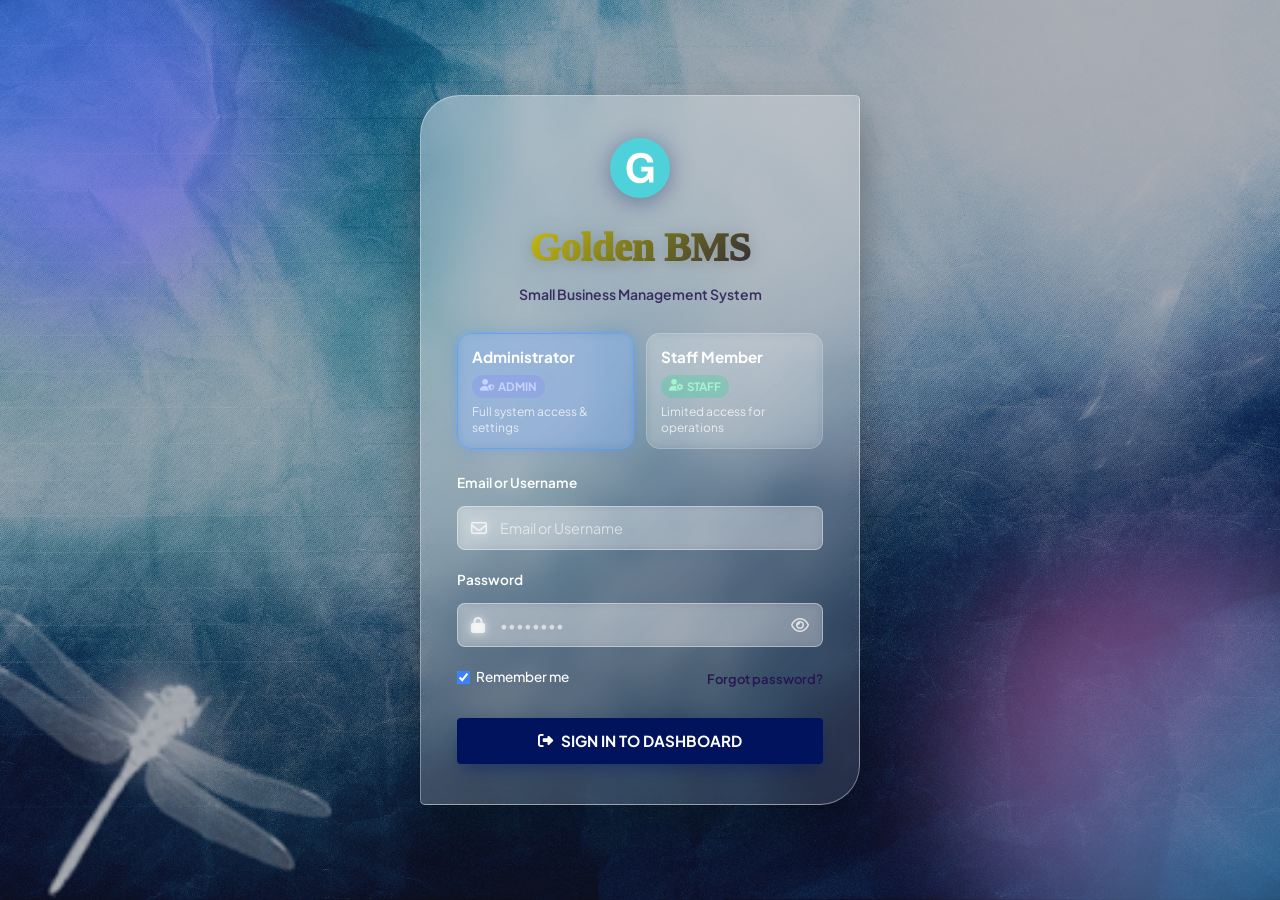
==== commit c172d14f: "use to useer name for login page" ====
--- a/index.html
+++ b/index.html
@@ -419,7 +419,7 @@
           <label for="email">Email or Username</label>
           <div class="input-icon-group">
             <i class="fa-regular fa-envelope"></i>
-            <input type="email" id="email" class="form-control" placeholder="name@business.com" required>
+            <input type="text" id="email" class="form-control" placeholder="Email or Username" required>
           </div>
         </div>
 
--- a/css/style.css
+++ b/css/style.css
@@ -475,8 +475,8 @@
 /* Modern Glass Container Utilities */
 .glass-panel {
   background: var(--bg-surface);
-  backdrop-filter: blur(12px);
-  -webkit-backdrop-filter: blur(12px);
+  backdrop-filter: blur(20px);
+  -webkit-backdrop-filter: blur(20px);
   border: 1px solid var(--border-color);
   border-radius: var(--radius-lg);
   box-shadow: var(--shadow-sm);
@@ -658,14 +658,25 @@
   max-height: 88vh;
   display: flex;
   flex-direction: column;
-  overflow: hidden;
-}
-
-.modal-body,
-.modal-card form {
-  overflow-y: auto;
+  overflow: hidden; /* Prevents outer scrollbar */
+}
+
+/* Ensure only the direct scrolling container scrolls */
+.modal-body {
+  overflow-y: auto !important;
   -webkit-overflow-scrolling: touch;
   flex: 1;
+  scrollbar-width: thin; /* Optional: cleaner scrollbar */
+}
+
+/* Prevent nested form from creating a duplicate scrollbar */
+.modal-card form,
+.modal-body form {
+  overflow: visible !important;
+  display: flex;
+  flex-direction: column;
+  height: auto;
+  min-height: 100%;
 }
 
 .modal-footer,
@@ -711,14 +722,14 @@
   max-width: 440px !important;
   box-sizing: border-box !important;
   border-radius: 40px 5px 40px 5px !important;
-  background: linear-gradient(135deg, rgba(255, 255, 255, 0.35), rgba(255, 255, 255, 0.1)) !important;
-  backdrop-filter: blur(12px) !important;
-  -webkit-backdrop-filter: blur(12px) !important;
-  border: 1px solid rgba(255, 255, 255, 0.4) !important;
-  box-shadow: 0 20px 40px rgba(0, 0, 0, 0.35) !important;
+  background: linear-gradient(135deg, rgba(255, 255, 255, 0.137), rgba(255, 255, 255, 0.82)) !important;
+  backdrop-filter: blur(20px) !important;
+  -webkit-backdrop-filter: blur(20px) !important;
+  border: 1px solid rgba(255, 255, 255, 0.185) !important;
+  box-shadow: 0 20px 40px rgba(0, 0, 0, 0.82) !important;
   z-index: 2 !important;
   position: relative !important;
-  color: #ffffff !important;
+  color: #ffffff46 !important;
 }
 
 @media (max-width: 768px) {
@@ -736,11 +747,11 @@
   font-family: 'Cinzel', serif !important;
   font-weight: 1000 !important;
   font-size: 2.5rem !important;
-  background: linear-gradient(135deg, #512a99 0%, #326697 50%, #1ab6ae 100%) !important;
+  background: linear-gradient(135deg, #f8e809 0%, #777420 50%, #070141 100%) !important;
   -webkit-background-clip: text !important;
   -webkit-text-fill-color: transparent !important;
   background-clip: text !important;
-  filter: drop-shadow(0 2px 8px rgba(255, 180, 0, 0.35)) !important;
+  filter: drop-shadow(0 2px 8px rgba(87, 86, 85, 0.35)) !important;
   margin: 0 !important;
 }
 
@@ -750,10 +761,10 @@
 .login-card input[type="email"],
 .login-card input[type="text"],
 .login-card input[type="password"] {
-  background: rgba(255, 255, 255, 0.25) !important;
-  border: 1px solid rgba(255, 255, 255, 0.4) !important;
+  background: rgba(255, 255, 255, 0.164) !important;
+  border: 1px solid rgba(255, 255, 255, 0.342) !important;
   text-transform: none !important;
-  color: #ffffff !important;
+  color: #ffffff4f !important;
   border-radius: 8px !important;
   padding: 0.75rem 2.5rem 0.75rem 2.6rem !important;
 }
@@ -761,7 +772,7 @@
 .login-card button[type="submit"],
 .login-wrapper button[type="submit"] {
   background: #00135c !important;
-  color: #ffffff !important;
+  color: #ffffff49 !important;
   border-radius: 4px !important;
   text-transform: uppercase !important;
   font-weight: 700 !important;
--- a/css/style.css
+++ b/css/style.css
@@ -475,8 +475,8 @@
 /* Modern Glass Container Utilities */
 .glass-panel {
   background: var(--bg-surface);
-  backdrop-filter: blur(12px);
-  -webkit-backdrop-filter: blur(12px);
+  backdrop-filter: blur(20px);
+  -webkit-backdrop-filter: blur(20px);
   border: 1px solid var(--border-color);
   border-radius: var(--radius-lg);
   box-shadow: var(--shadow-sm);
@@ -658,14 +658,25 @@
   max-height: 88vh;
   display: flex;
   flex-direction: column;
-  overflow: hidden;
-}
-
-.modal-body,
-.modal-card form {
-  overflow-y: auto;
+  overflow: hidden; /* Prevents outer scrollbar */
+}
+
+/* Ensure only the direct scrolling container scrolls */
+.modal-body {
+  overflow-y: auto !important;
   -webkit-overflow-scrolling: touch;
   flex: 1;
+  scrollbar-width: thin; /* Optional: cleaner scrollbar */
+}
+
+/* Prevent nested form from creating a duplicate scrollbar */
+.modal-card form,
+.modal-body form {
+  overflow: visible !important;
+  display: flex;
+  flex-direction: column;
+  height: auto;
+  min-height: 100%;
 }
 
 .modal-footer,
@@ -711,14 +722,14 @@
   max-width: 440px !important;
   box-sizing: border-box !important;
   border-radius: 40px 5px 40px 5px !important;
-  background: linear-gradient(135deg, rgba(255, 255, 255, 0.35), rgba(255, 255, 255, 0.1)) !important;
-  backdrop-filter: blur(12px) !important;
-  -webkit-backdrop-filter: blur(12px) !important;
-  border: 1px solid rgba(255, 255, 255, 0.4) !important;
-  box-shadow: 0 20px 40px rgba(0, 0, 0, 0.35) !important;
+  background: linear-gradient(135deg, rgba(255, 255, 255, 0.137), rgba(255, 255, 255, 0.82)) !important;
+  backdrop-filter: blur(20px) !important;
+  -webkit-backdrop-filter: blur(20px) !important;
+  border: 1px solid rgba(255, 255, 255, 0.185) !important;
+  box-shadow: 0 20px 40px rgba(0, 0, 0, 0.82) !important;
   z-index: 2 !important;
   position: relative !important;
-  color: #ffffff !important;
+  color: #ffffff46 !important;
 }
 
 @media (max-width: 768px) {
@@ -736,11 +747,11 @@
   font-family: 'Cinzel', serif !important;
   font-weight: 1000 !important;
   font-size: 2.5rem !important;
-  background: linear-gradient(135deg, #512a99 0%, #326697 50%, #1ab6ae 100%) !important;
+  background: linear-gradient(135deg, #f8e809 0%, #777420 50%, #070141 100%) !important;
   -webkit-background-clip: text !important;
   -webkit-text-fill-color: transparent !important;
   background-clip: text !important;
-  filter: drop-shadow(0 2px 8px rgba(255, 180, 0, 0.35)) !important;
+  filter: drop-shadow(0 2px 8px rgba(87, 86, 85, 0.35)) !important;
   margin: 0 !important;
 }
 
@@ -750,10 +761,10 @@
 .login-card input[type="email"],
 .login-card input[type="text"],
 .login-card input[type="password"] {
-  background: rgba(255, 255, 255, 0.25) !important;
-  border: 1px solid rgba(255, 255, 255, 0.4) !important;
+  background: rgba(255, 255, 255, 0.164) !important;
+  border: 1px solid rgba(255, 255, 255, 0.342) !important;
   text-transform: none !important;
-  color: #ffffff !important;
+  color: #ffffff4f !important;
   border-radius: 8px !important;
   padding: 0.75rem 2.5rem 0.75rem 2.6rem !important;
 }
@@ -761,7 +772,7 @@
 .login-card button[type="submit"],
 .login-wrapper button[type="submit"] {
   background: #00135c !important;
-  color: #ffffff !important;
+  color: #ffffff49 !important;
   border-radius: 4px !important;
   text-transform: uppercase !important;
   font-weight: 700 !important;
